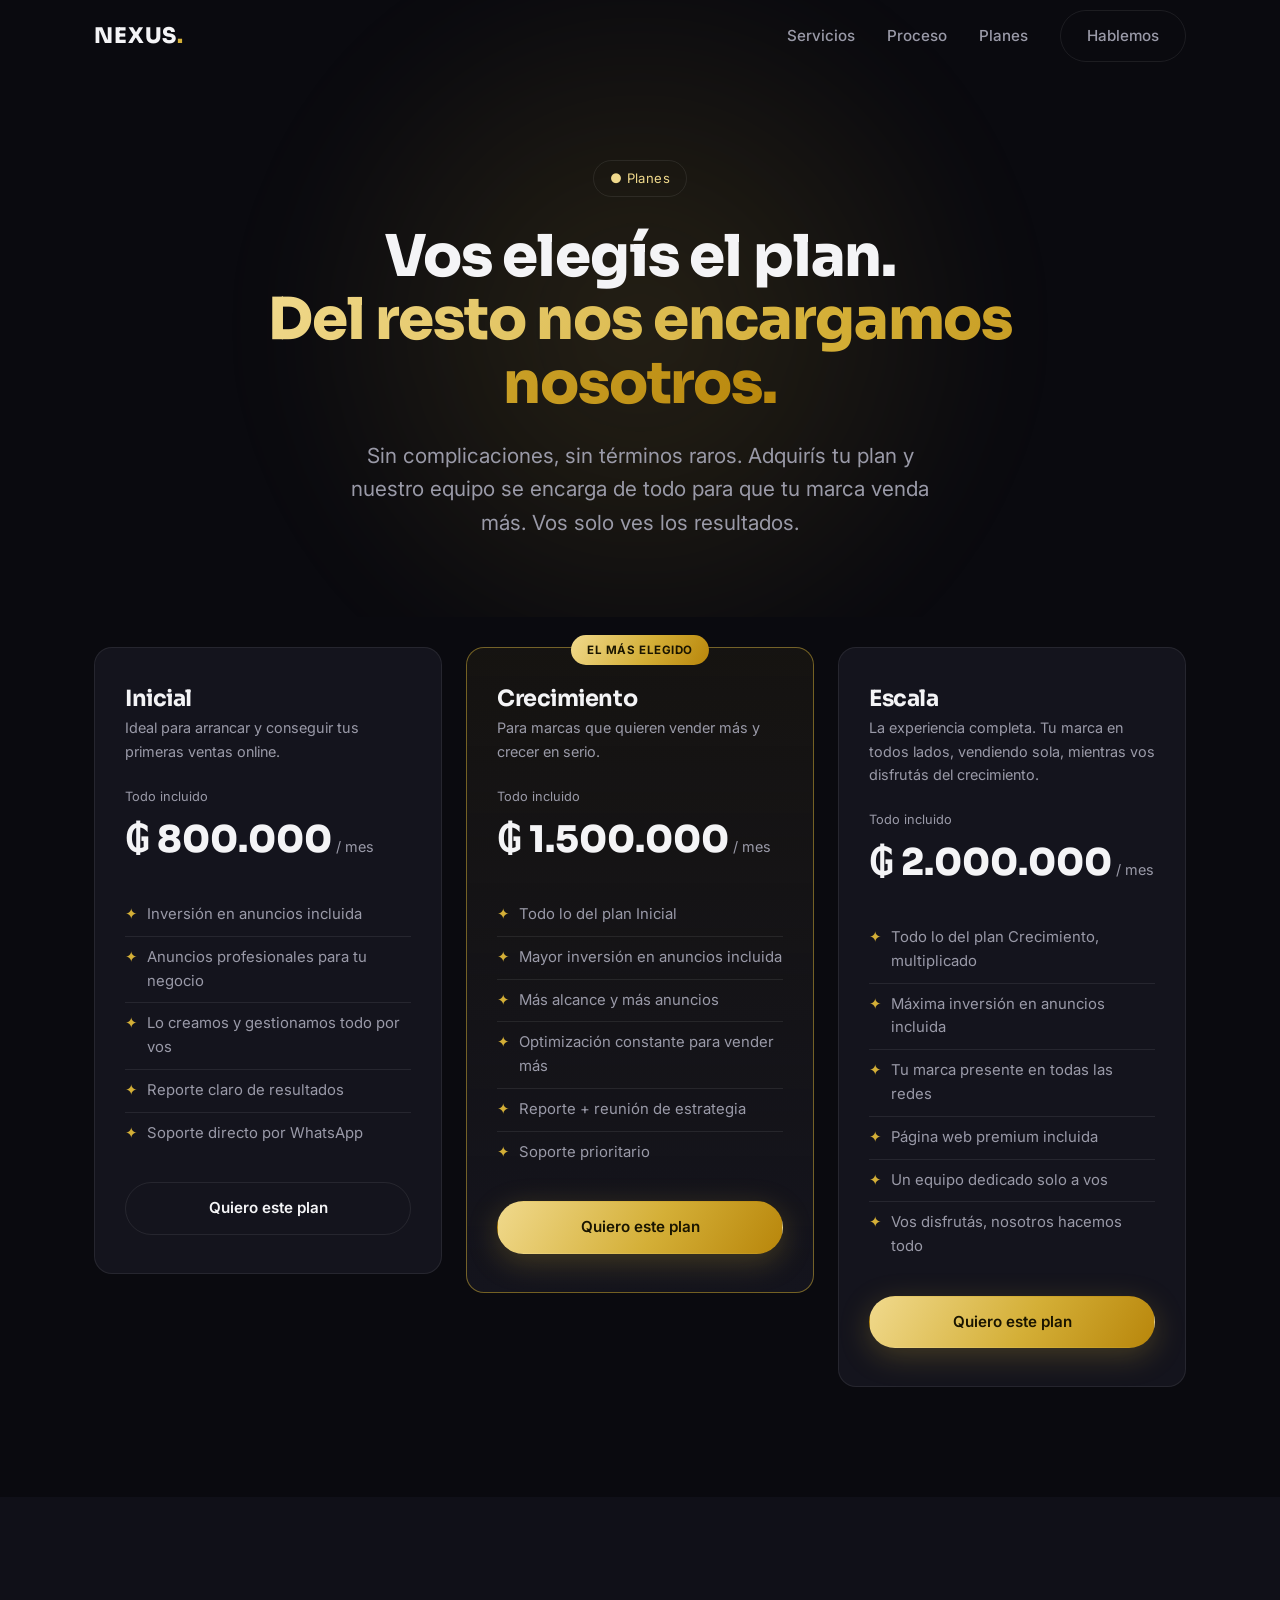
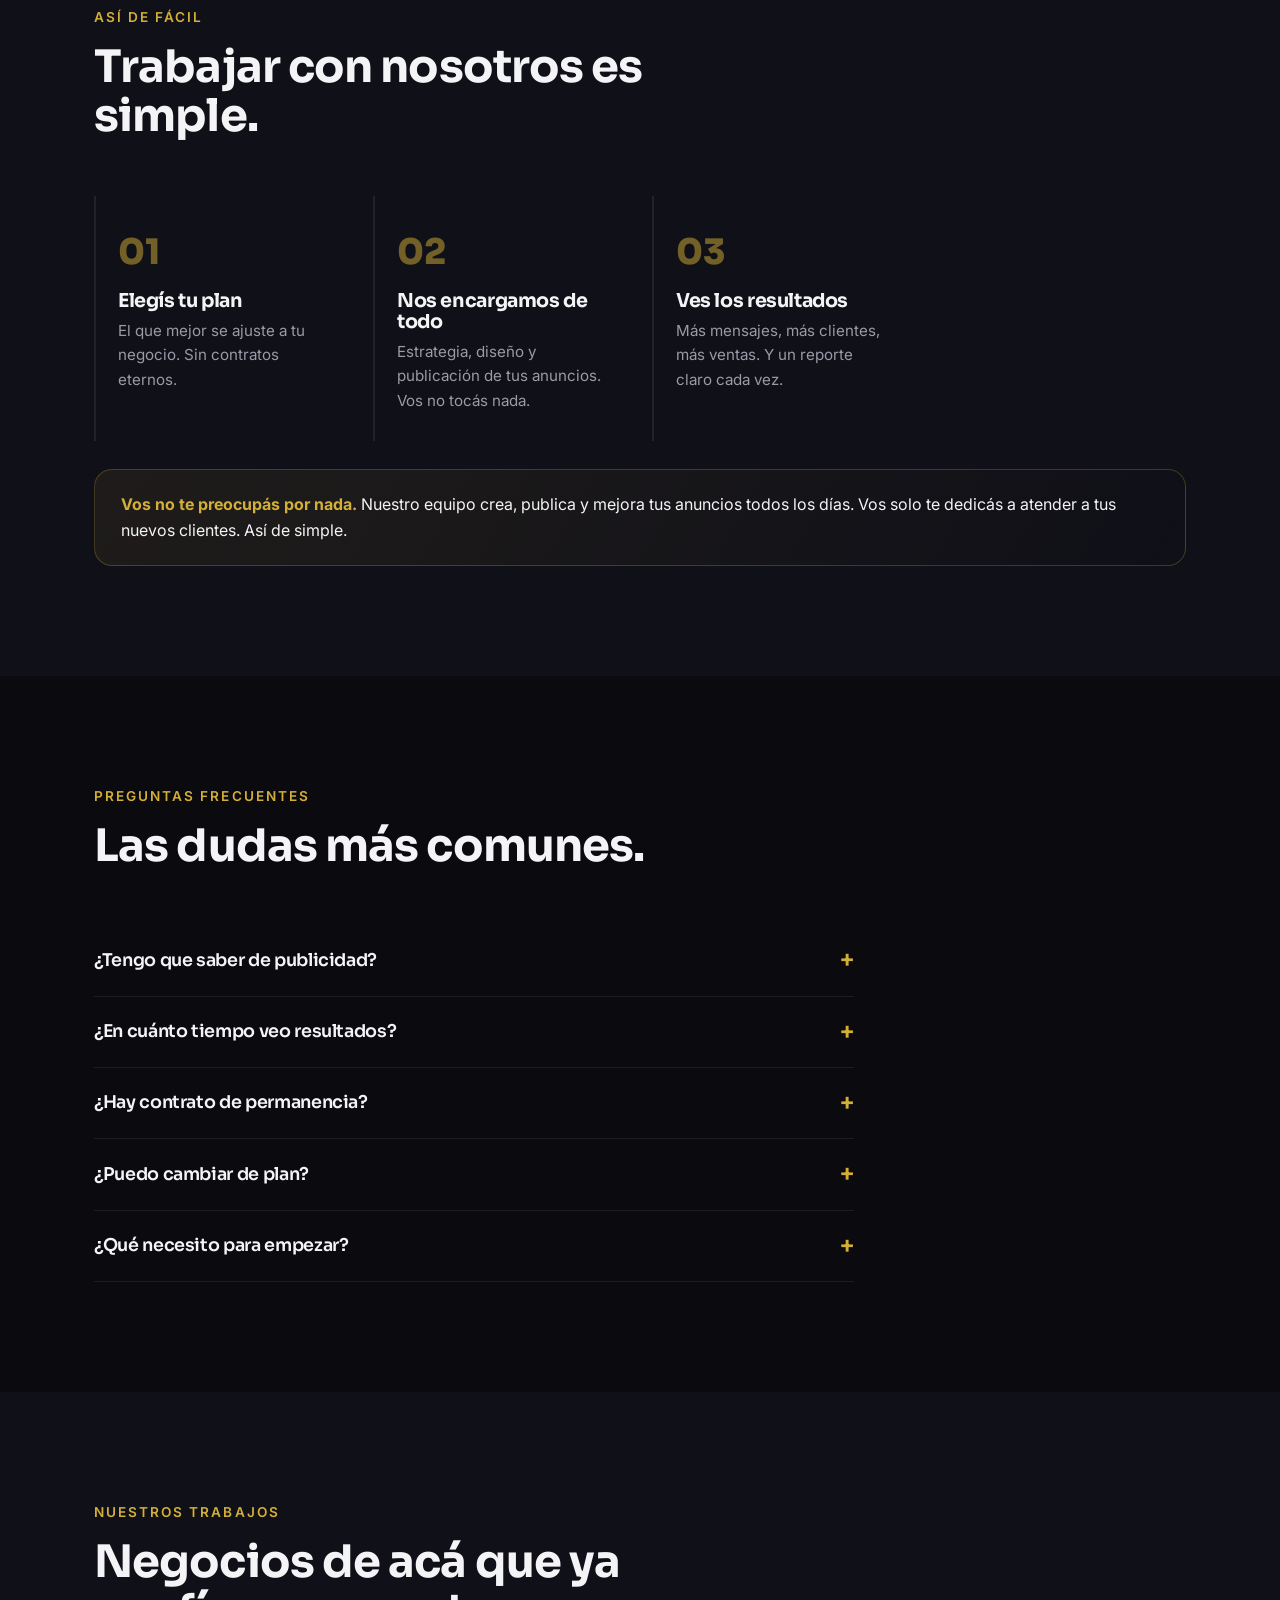
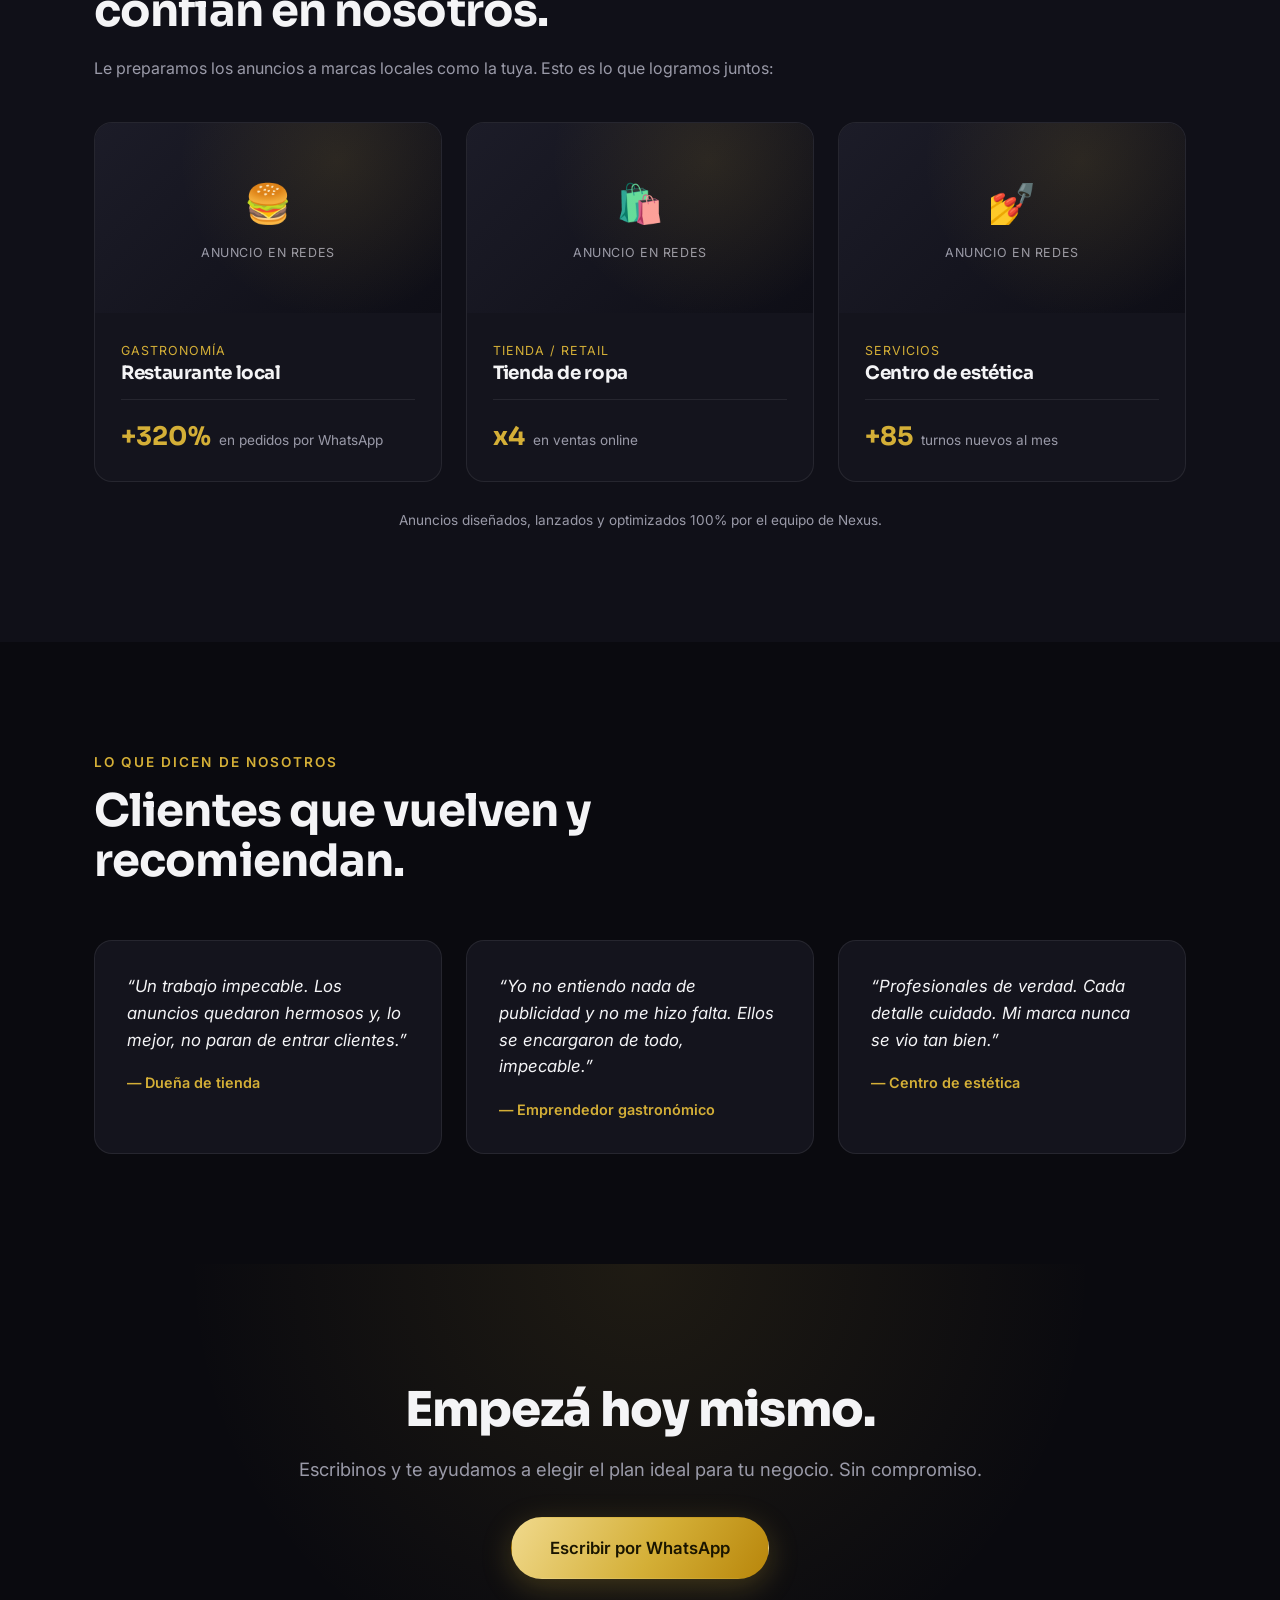
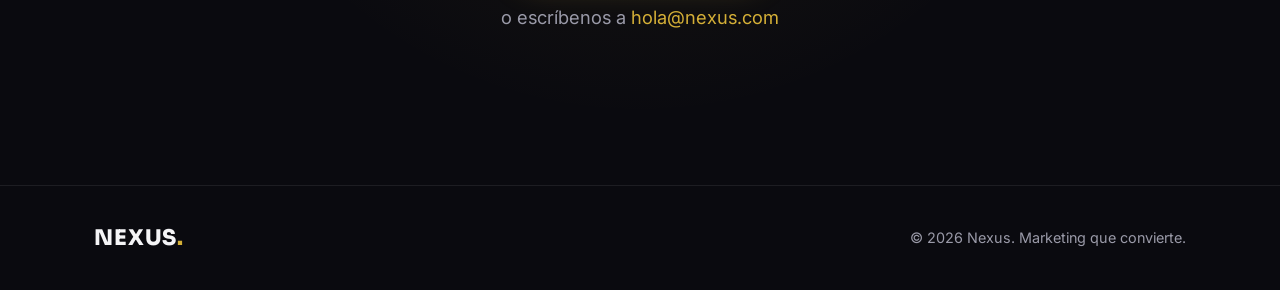
==== planes.html @ a10434c1 "Agrega planes, WhatsApp real y documentacion del sistema Notion - planes.html: pagina de planes de m" ====
<!DOCTYPE html>
<html lang="es">
<head>
  <meta charset="UTF-8" />
  <meta name="viewport" content="width=device-width, initial-scale=1.0" />
  <title>Nexus — Planes</title>
  <meta name="description" content="Planes de Nexus. Vos elegís tu plan, nosotros hacemos todo el trabajo y tu marca crece. Simple, claro y con resultados." />
  <link rel="preconnect" href="https://fonts.googleapis.com" />
  <link rel="preconnect" href="https://fonts.gstatic.com" crossorigin />
  <link href="https://fonts.googleapis.com/css2?family=Sora:wght@400;600;700;800&family=Inter:wght@400;500;600&display=swap" rel="stylesheet" />
  <link rel="stylesheet" href="css/styles.css" />
</head>
<body>

  <!-- NAV -->
  <header class="nav scrolled" id="nav">
    <div class="container nav__inner">
      <a href="index.html" class="logo">NEXUS<span>.</span></a>
      <nav class="nav__links">
        <a href="index.html#servicios">Servicios</a>
        <a href="index.html#proceso">Proceso</a>
        <a href="#planes">Planes</a>
        <a href="#contacto" class="btn btn--ghost">Hablemos</a>
      </nav>
      <button class="nav__toggle" aria-label="Menú">☰</button>
    </div>
  </header>

  <!-- HERO PLANES -->
  <section class="hero" id="planes" style="min-height:auto;padding:160px 0 40px">
    <div class="hero__glow"></div>
    <div class="container hero__inner">
      <span class="badge reveal">● Planes</span>
      <h1 class="reveal" style="font-size:clamp(2.2rem,5vw,3.6rem)">Vos elegís el plan.<br /><span class="grad">Del resto nos encargamos nosotros.</span></h1>
      <p class="hero__sub reveal">Sin complicaciones, sin términos raros. Adquirís tu plan y nuestro equipo se encarga de todo para que tu marca venda más. Vos solo ves los resultados.</p>
    </div>
  </section>

  <!-- PRICING -->
  <section class="section" style="padding-top:30px">
    <div class="container">
      <div class="pricing">

        <article class="plan reveal">
          <h3 class="plan__name">Inicial</h3>
          <p class="plan__desc">Ideal para arrancar y conseguir tus primeras ventas online.</p>
          <div class="plan__price">
            <small>Todo incluido</small>
            <strong>₲ 800.000</strong> <span>/ mes</span>
          </div>
          <ul>
            <li>Inversión en anuncios incluida</li>
            <li>Anuncios profesionales para tu negocio</li>
            <li>Lo creamos y gestionamos todo por vos</li>
            <li>Reporte claro de resultados</li>
            <li>Soporte directo por WhatsApp</li>
          </ul>
          <a href="https://wa.me/595983139324?text=Hola%20Nexus,%20quiero%20el%20plan%20Inicial" class="btn btn--ghost" target="_blank" rel="noopener">Quiero este plan</a>
        </article>

        <article class="plan plan--featured reveal">
          <span class="plan__tag">EL MÁS ELEGIDO</span>
          <h3 class="plan__name">Crecimiento</h3>
          <p class="plan__desc">Para marcas que quieren vender más y crecer en serio.</p>
          <div class="plan__price">
            <small>Todo incluido</small>
            <strong>₲ 1.500.000</strong> <span>/ mes</span>
          </div>
          <ul>
            <li>Todo lo del plan Inicial</li>
            <li>Mayor inversión en anuncios incluida</li>
            <li>Más alcance y más anuncios</li>
            <li>Optimización constante para vender más</li>
            <li>Reporte + reunión de estrategia</li>
            <li>Soporte prioritario</li>
          </ul>
          <a href="https://wa.me/595983139324?text=Hola%20Nexus,%20quiero%20el%20plan%20Crecimiento" class="btn btn--gold" target="_blank" rel="noopener">Quiero este plan</a>
        </article>

        <article class="plan reveal">
          <h3 class="plan__name">Escala</h3>
          <p class="plan__desc">La experiencia completa. Tu marca en todos lados, vendiendo sola, mientras vos disfrutás del crecimiento.</p>
          <div class="plan__price">
            <small>Todo incluido</small>
            <strong>₲ 2.000.000</strong> <span>/ mes</span>
          </div>
          <ul>
            <li>Todo lo del plan Crecimiento, multiplicado</li>
            <li>Máxima inversión en anuncios incluida</li>
            <li>Tu marca presente en todas las redes</li>
            <li>Página web premium incluida</li>
            <li>Un equipo dedicado solo a vos</li>
            <li>Vos disfrutás, nosotros hacemos todo</li>
          </ul>
          <a href="https://wa.me/595983139324?text=Hola%20Nexus,%20quiero%20el%20plan%20Escala" class="btn btn--gold" target="_blank" rel="noopener">Quiero este plan</a>
        </article>

      </div>
    </div>
  </section>

  <!-- ASI DE FACIL -->
  <section class="section section--alt">
    <div class="container">
      <p class="eyebrow reveal">Así de fácil</p>
      <h2 class="reveal">Trabajar con nosotros es simple.</h2>
      <div class="steps">
        <div class="step reveal"><span class="step__num">01</span><h3>Elegís tu plan</h3><p>El que mejor se ajuste a tu negocio. Sin contratos eternos.</p></div>
        <div class="step reveal"><span class="step__num">02</span><h3>Nos encargamos de todo</h3><p>Estrategia, diseño y publicación de tus anuncios. Vos no tocás nada.</p></div>
        <div class="step reveal"><span class="step__num">03</span><h3>Ves los resultados</h3><p>Más mensajes, más clientes, más ventas. Y un reporte claro cada vez.</p></div>
      </div>
      <div class="invest__note reveal">
        <strong>Vos no te preocupás por nada.</strong> Nuestro equipo crea, publica y mejora tus anuncios todos los días. Vos solo te dedicás a atender a tus nuevos clientes. Así de simple.
      </div>
    </div>
  </section>

  <!-- FAQ -->
  <section class="section">
    <div class="container">
      <p class="eyebrow reveal">Preguntas frecuentes</p>
      <h2 class="reveal">Las dudas más comunes.</h2>
      <div class="faq">
        <div class="faq__item reveal"><h3>¿Tengo que saber de publicidad?</h3><p>Para nada. Ese es justamente nuestro trabajo. Vos te dedicás a tu negocio y nosotros nos ocupamos de todo lo técnico.</p></div>
        <div class="faq__item reveal"><h3>¿En cuánto tiempo veo resultados?</h3><p>Las primeras señales aparecen en los primeros días. Los resultados se hacen más fuertes mes a mes, a medida que mejoramos tus anuncios con datos reales.</p></div>
        <div class="faq__item reveal"><h3>¿Hay contrato de permanencia?</h3><p>No. Trabajamos mes a mes. Nos quedamos con vos por resultados, no por un papel firmado.</p></div>
        <div class="faq__item reveal"><h3>¿Puedo cambiar de plan?</h3><p>Cuando quieras. Si tu negocio crece, escalamos juntos. Total flexibilidad.</p></div>
        <div class="faq__item reveal"><h3>¿Qué necesito para empezar?</h3><p>Solo elegir tu plan y contarnos sobre tu negocio. Nosotros nos encargamos del resto.</p></div>
      </div>
    </div>
  </section>

  <!-- NUESTROS TRABAJOS / CASOS LOCALES -->
  <section class="section section--alt">
    <div class="container">
      <p class="eyebrow reveal">Nuestros trabajos</p>
      <h2 class="reveal">Negocios de acá que ya confían en nosotros.</h2>
      <p class="reveal" style="color:var(--muted);max-width:680px;margin-top:-34px;margin-bottom:40px">
        Le preparamos los anuncios a marcas locales como la tuya. Esto es lo que logramos juntos:
      </p>
      <div class="grid grid--3">

        <article class="work reveal">
          <div class="work__mock"><span>🍔</span><small>Anuncio en redes</small></div>
          <div class="work__body">
            <span class="work__cat">Gastronomía</span>
            <h3>Restaurante local</h3>
            <div class="work__result"><strong>+320%</strong><span>en pedidos por WhatsApp</span></div>
          </div>
        </article>

        <article class="work reveal">
          <div class="work__mock"><span>🛍️</span><small>Anuncio en redes</small></div>
          <div class="work__body">
            <span class="work__cat">Tienda / Retail</span>
            <h3>Tienda de ropa</h3>
            <div class="work__result"><strong>x4</strong><span>en ventas online</span></div>
          </div>
        </article>

        <article class="work reveal">
          <div class="work__mock"><span>💅</span><small>Anuncio en redes</small></div>
          <div class="work__body">
            <span class="work__cat">Servicios</span>
            <h3>Centro de estética</h3>
            <div class="work__result"><strong>+85</strong><span>turnos nuevos al mes</span></div>
          </div>
        </article>

      </div>
      <p class="reveal" style="text-align:center;color:var(--muted);margin-top:28px;font-size:.85rem">
        Anuncios diseñados, lanzados y optimizados 100% por el equipo de Nexus.
      </p>
    </div>
  </section>

  <!-- TESTIMONIOS -->
  <section class="section">
    <div class="container">
      <p class="eyebrow reveal">Lo que dicen de nosotros</p>
      <h2 class="reveal">Clientes que vuelven y recomiendan.</h2>
      <div class="grid grid--3">
        <blockquote class="quote reveal">“Un trabajo impecable. Los anuncios quedaron hermosos y, lo mejor, no paran de entrar clientes.”<cite>— Dueña de tienda</cite></blockquote>
        <blockquote class="quote reveal">“Yo no entiendo nada de publicidad y no me hizo falta. Ellos se encargaron de todo, impecable.”<cite>— Emprendedor gastronómico</cite></blockquote>
        <blockquote class="quote reveal">“Profesionales de verdad. Cada detalle cuidado. Mi marca nunca se vio tan bien.”<cite>— Centro de estética</cite></blockquote>
      </div>
    </div>
  </section>

  <!-- CTA -->
  <section class="cta" id="contacto">
    <div class="container cta__inner reveal">
      <h2>Empezá hoy mismo.</h2>
      <p>Escribinos y te ayudamos a elegir el plan ideal para tu negocio. Sin compromiso.</p>
      <a href="https://wa.me/595983139324?text=Hola%20Nexus,%20quiero%20empezar" class="btn btn--gold btn--lg" target="_blank" rel="noopener">Escribir por WhatsApp</a>
      <p class="cta__mail">o escríbenos a <a href="mailto:hola@nexus.com">hola@nexus.com</a></p>
    </div>
  </section>

  <!-- FOOTER -->
  <footer class="footer">
    <div class="container footer__inner">
      <span class="logo">NEXUS<span>.</span></span>
      <p>© <span id="year"></span> Nexus. Marketing que convierte.</p>
    </div>
  </footer>

  <script src="js/main.js"></script>
  <script>
    document.querySelectorAll('.faq__item').forEach((item) => {
      item.querySelector('h3').addEventListener('click', () => item.classList.toggle('open'));
    });
  </script>
</body>
</html>
---- css/styles.css ----
/* ===== NEXUS — Premium Marketing Landing ===== */
:root{
  --bg:#0a0a0f;
  --bg-soft:#101018;
  --card:#14141d;
  --line:rgba(255,255,255,.08);
  --text:#f4f4f6;
  --muted:#9a9aa8;
  --gold:#d4af37;
  --gold-soft:#f0d98c;
  --grad:linear-gradient(120deg,#f0d98c,#d4af37 55%,#b8860b);
  --radius:18px;
  --maxw:1140px;
}
*{margin:0;padding:0;box-sizing:border-box}
html{scroll-behavior:smooth}
body{
  font-family:'Inter',system-ui,sans-serif;
  background:var(--bg);color:var(--text);
  line-height:1.6;overflow-x:hidden;
}
.container{max-width:var(--maxw);margin:0 auto;padding:0 24px}
h1,h2,h3,.logo{font-family:'Sora',sans-serif;line-height:1.1;letter-spacing:-.02em}
a{color:inherit;text-decoration:none}
.grad{background:var(--grad);-webkit-background-clip:text;background-clip:text;color:transparent}

/* NAV */
.nav{position:fixed;top:0;left:0;right:0;z-index:50;transition:.3s;
  backdrop-filter:blur(0px);border-bottom:1px solid transparent}
.nav.scrolled{background:rgba(10,10,15,.8);backdrop-filter:blur(14px);border-bottom:1px solid var(--line)}
.nav__inner{display:flex;align-items:center;justify-content:space-between;height:72px}
.logo{font-weight:800;font-size:1.35rem;letter-spacing:.04em}
.logo span{color:var(--gold)}
.nav__links{display:flex;align-items:center;gap:32px}
.nav__links a{color:var(--muted);font-size:.95rem;font-weight:500;transition:.2s}
.nav__links a:hover{color:var(--text)}
.nav__toggle{display:none;background:none;border:none;color:var(--text);font-size:1.5rem;cursor:pointer}

/* BUTTONS */
.btn{display:inline-flex;align-items:center;justify-content:center;gap:8px;
  padding:13px 26px;border-radius:999px;font-weight:600;font-size:.95rem;
  cursor:pointer;transition:.25s;border:1px solid transparent}
.btn--gold{background:var(--grad);color:#1a1500;box-shadow:0 8px 30px rgba(212,175,55,.25)}
.btn--gold:hover{transform:translateY(-2px);box-shadow:0 14px 40px rgba(212,175,55,.4)}
.btn--ghost{border-color:var(--line);color:var(--text)}
.btn--ghost:hover{border-color:var(--gold);color:var(--gold)}
.btn--lg{padding:17px 38px;font-size:1.05rem}

/* HERO */
.hero{position:relative;min-height:100vh;display:flex;align-items:center;
  padding:120px 0 80px;overflow:hidden}
.hero__glow{position:absolute;top:-20%;left:50%;transform:translateX(-50%);
  width:900px;height:900px;border-radius:50%;
  background:radial-gradient(circle,rgba(212,175,55,.14),transparent 60%);
  filter:blur(40px);pointer-events:none}
.hero__inner{position:relative;text-align:center;max-width:860px}
.badge{display:inline-block;padding:7px 16px;border:1px solid var(--line);
  border-radius:999px;font-size:.82rem;color:var(--gold-soft);margin-bottom:28px;letter-spacing:.03em}
.hero h1{font-size:clamp(2.6rem,7vw,5rem);font-weight:800;margin-bottom:24px}
.hero__sub{font-size:clamp(1.05rem,2vw,1.3rem);color:var(--muted);max-width:620px;margin:0 auto 38px}
.hero__cta{display:flex;gap:16px;justify-content:center;flex-wrap:wrap;margin-bottom:64px}
.hero__stats{display:flex;gap:48px;justify-content:center;flex-wrap:wrap}
.hero__stats strong{display:block;font-family:'Sora';font-size:2.4rem;font-weight:800;color:var(--gold)}
.hero__stats span{color:var(--muted);font-size:.9rem}

/* SECTIONS */
.section{padding:110px 0}
.section--alt{background:var(--bg-soft)}
.eyebrow{color:var(--gold);font-weight:600;font-size:.85rem;letter-spacing:.15em;
  text-transform:uppercase;margin-bottom:14px}
.section h2{font-size:clamp(1.9rem,4vw,2.8rem);font-weight:700;margin-bottom:54px;max-width:680px}

/* GRID + CARDS */
.grid{display:grid;gap:24px}
.grid--3{grid-template-columns:repeat(3,1fr)}
.card{background:var(--card);border:1px solid var(--line);border-radius:var(--radius);
  padding:34px 30px;transition:.3s}
.card:hover{transform:translateY(-6px);border-color:rgba(212,175,55,.35);
  box-shadow:0 20px 50px rgba(0,0,0,.4)}
.card__icon{font-size:2rem;margin-bottom:18px}
.card h3{font-size:1.3rem;margin-bottom:12px}
.card p{color:var(--muted);font-size:.97rem}

/* STEPS */
.steps{display:grid;grid-template-columns:repeat(4,1fr);gap:24px}
.step{padding:28px 22px;border-left:2px solid var(--line)}
.step__num{font-family:'Sora';font-size:2.2rem;font-weight:800;color:var(--gold);opacity:.5}
.step h3{font-size:1.2rem;margin:10px 0 8px}
.step p{color:var(--muted);font-size:.95rem}

/* QUOTES */
.quote{background:var(--card);border:1px solid var(--line);border-radius:var(--radius);
  padding:32px;font-size:1.05rem;color:var(--text);font-style:italic}
.quote cite{display:block;margin-top:18px;color:var(--gold);font-size:.9rem;font-style:normal;font-weight:600}

/* CTA */
.cta{padding:120px 0;text-align:center;
  background:radial-gradient(circle at 50% 0%,rgba(212,175,55,.1),transparent 55%)}
.cta h2{font-size:clamp(2rem,4vw,3rem);font-weight:800;margin-bottom:18px}
.cta p{color:var(--muted);font-size:1.15rem;margin-bottom:32px}
.cta__mail{font-size:.95rem;margin-top:24px}
.cta__mail a{color:var(--gold)}

/* FOOTER */
.footer{border-top:1px solid var(--line);padding:40px 0}
.footer__inner{display:flex;align-items:center;justify-content:space-between;flex-wrap:wrap;gap:16px}
.footer p{color:var(--muted);font-size:.9rem}

/* REVEAL ANIMATION */
.reveal{opacity:0;transform:translateY(30px);transition:.7s cubic-bezier(.2,.7,.2,1)}
.reveal.in{opacity:1;transform:none}

/* ===== PLANES / PRICING ===== */
.pricing{display:grid;grid-template-columns:repeat(3,1fr);gap:24px;align-items:start}
.plan{background:var(--card);border:1px solid var(--line);border-radius:var(--radius);
  padding:38px 30px;position:relative;transition:.3s}
.plan:hover{transform:translateY(-6px);box-shadow:0 20px 50px rgba(0,0,0,.4)}
.plan--featured{border-color:rgba(212,175,55,.5);
  background:linear-gradient(180deg,rgba(212,175,55,.06),var(--card))}
.plan__tag{position:absolute;top:-13px;left:50%;transform:translateX(-50%);
  background:var(--grad);color:#1a1500;font-size:.72rem;font-weight:700;
  padding:6px 16px;border-radius:999px;letter-spacing:.05em}
.plan__name{font-family:'Sora';font-size:1.4rem;font-weight:700;margin-bottom:6px}
.plan__desc{color:var(--muted);font-size:.9rem;margin-bottom:24px;min-height:40px}
.plan__price{margin-bottom:24px}
.plan__price small{display:block;color:var(--muted);font-size:.8rem;margin-bottom:4px}
.plan__price strong{font-family:'Sora';font-size:2.3rem;font-weight:800;color:var(--text)}
.plan__price span{color:var(--muted);font-size:.9rem}
.plan ul{list-style:none;margin:0 0 28px}
.plan li{padding:9px 0;color:var(--muted);font-size:.93rem;border-bottom:1px solid var(--line);
  display:flex;gap:10px;align-items:flex-start}
.plan li::before{content:"✦";color:var(--gold);flex-shrink:0}
.plan li:last-child{border-bottom:none}
.plan .btn{width:100%}

/* COMO FUNCIONA TU INVERSION */
.invest{display:grid;grid-template-columns:1fr 1fr;gap:24px;margin-top:14px}
.invest__box{background:var(--card);border:1px solid var(--line);border-radius:var(--radius);padding:34px 30px}
.invest__box h3{font-size:1.3rem;margin-bottom:12px;display:flex;gap:10px;align-items:center}
.invest__box p{color:var(--muted)}
.invest__note{margin-top:28px;padding:22px 26px;border-radius:var(--radius);
  background:linear-gradient(120deg,rgba(212,175,55,.08),transparent);
  border:1px solid rgba(212,175,55,.25);color:var(--text);font-size:1rem}
.invest__note strong{color:var(--gold)}

/* TRABAJOS / CASOS LOCALES */
.work{background:var(--card);border:1px solid var(--line);border-radius:var(--radius);
  overflow:hidden;transition:.3s}
.work:hover{transform:translateY(-6px);border-color:rgba(212,175,55,.35);box-shadow:0 20px 50px rgba(0,0,0,.4)}
.work__mock{height:190px;display:flex;flex-direction:column;align-items:center;justify-content:center;
  gap:8px;position:relative;background:linear-gradient(135deg,#1c1c28,#0e0e16)}
.work__mock span{font-size:2.4rem}
.work__mock small{color:var(--muted);font-size:.78rem;letter-spacing:.05em;text-transform:uppercase}
.work__mock::after{content:"";position:absolute;inset:0;
  background:radial-gradient(circle at 70% 20%,rgba(212,175,55,.12),transparent 55%)}
.work__body{padding:24px 26px}
.work__body h3{font-size:1.15rem;margin-bottom:4px}
.work__cat{color:var(--gold);font-size:.78rem;text-transform:uppercase;letter-spacing:.08em}
.work__result{margin-top:16px;padding-top:16px;border-top:1px solid var(--line);
  display:flex;align-items:baseline;gap:8px}
.work__result strong{font-family:'Sora';font-size:1.6rem;color:var(--gold)}
.work__result span{color:var(--muted);font-size:.85rem}

/* FAQ */
.faq{max-width:760px}
.faq__item{border-bottom:1px solid var(--line);padding:22px 0;cursor:pointer}
.faq__item h3{font-size:1.1rem;font-weight:600;display:flex;justify-content:space-between;align-items:center;gap:16px}
.faq__item h3::after{content:"+";color:var(--gold);font-size:1.5rem;transition:.3s;flex-shrink:0}
.faq__item.open h3::after{transform:rotate(45deg)}
.faq__item p{color:var(--muted);max-height:0;overflow:hidden;transition:.35s;margin-top:0}
.faq__item.open p{max-height:200px;margin-top:14px}

/* RESPONSIVE */
@media(max-width:880px){
  .grid--3{grid-template-columns:1fr 1fr}
  .steps{grid-template-columns:1fr 1fr}
  .pricing{grid-template-columns:1fr}
  .invest{grid-template-columns:1fr}
}
@media(max-width:640px){
  .nav__links{display:none}
  .nav__toggle{display:block}
  .grid--3,.steps{grid-template-columns:1fr}
  .hero__stats{gap:32px}
  .section{padding:80px 0}
}
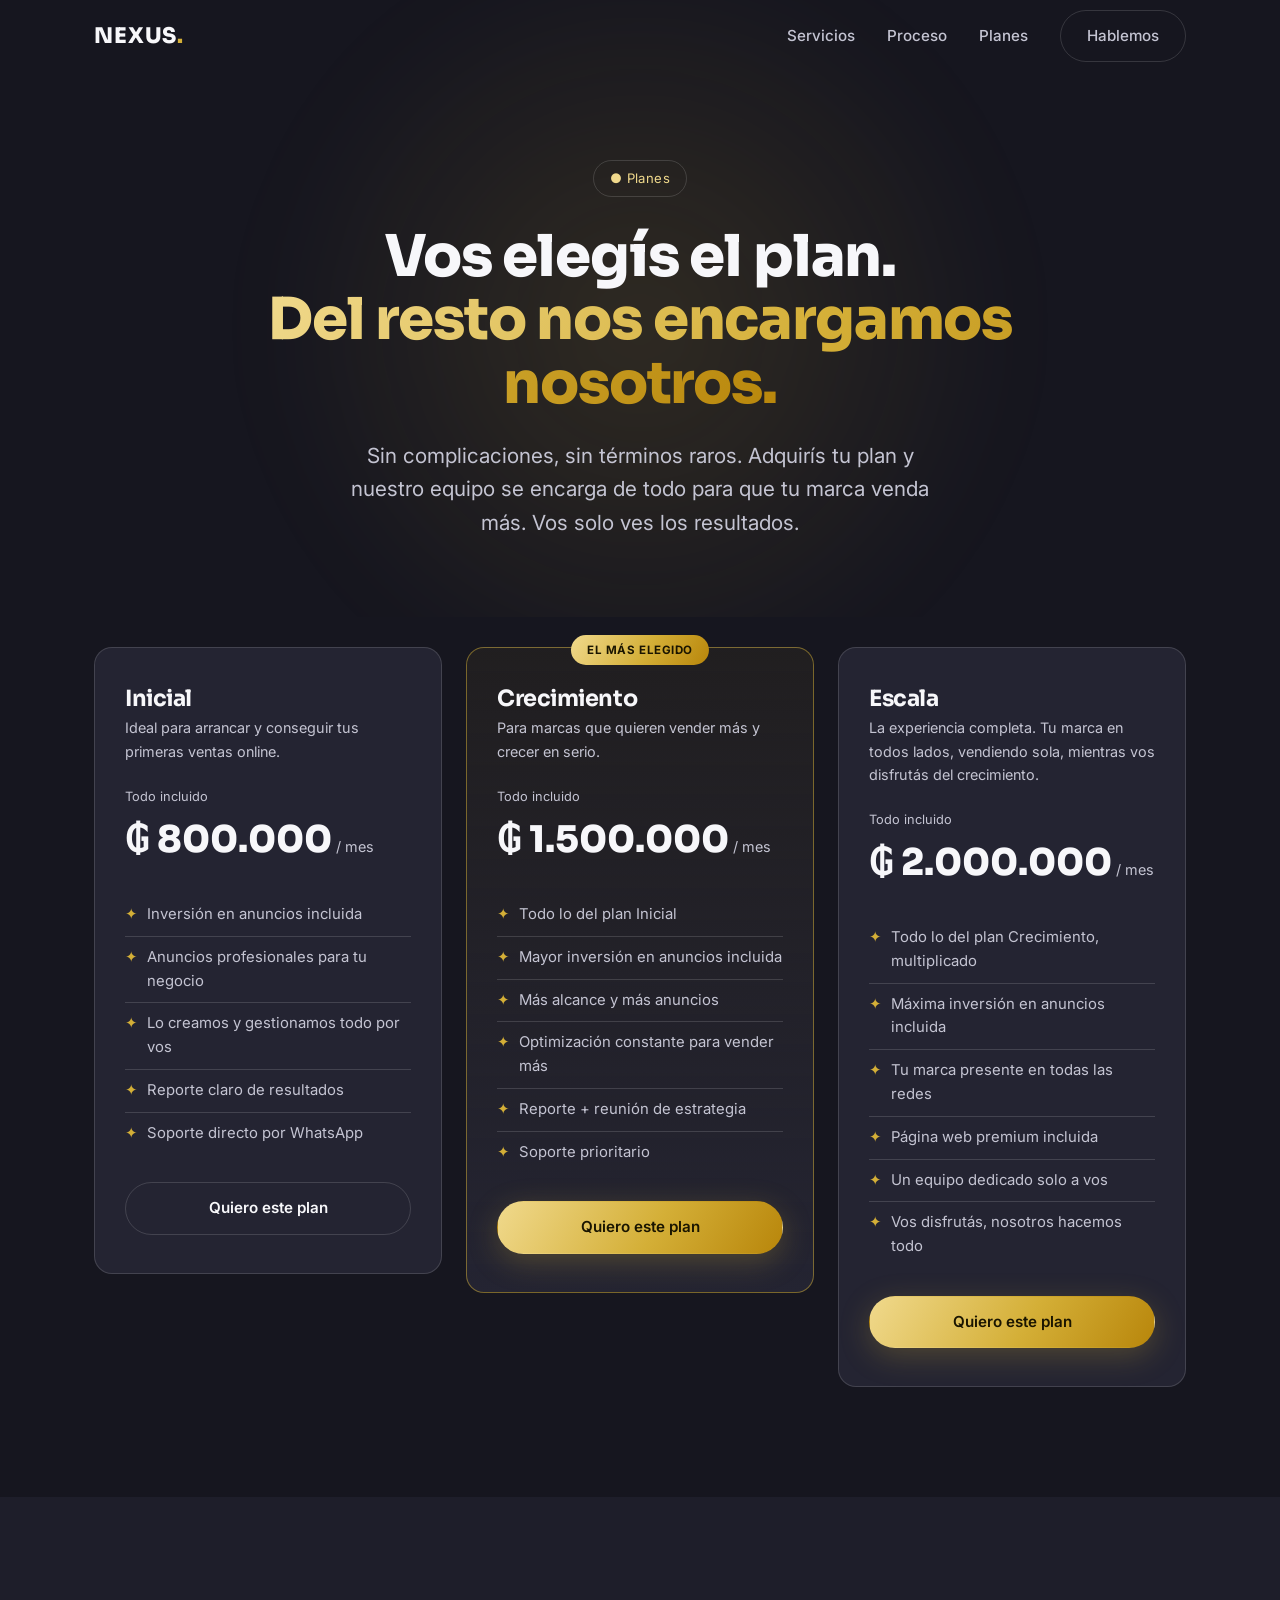
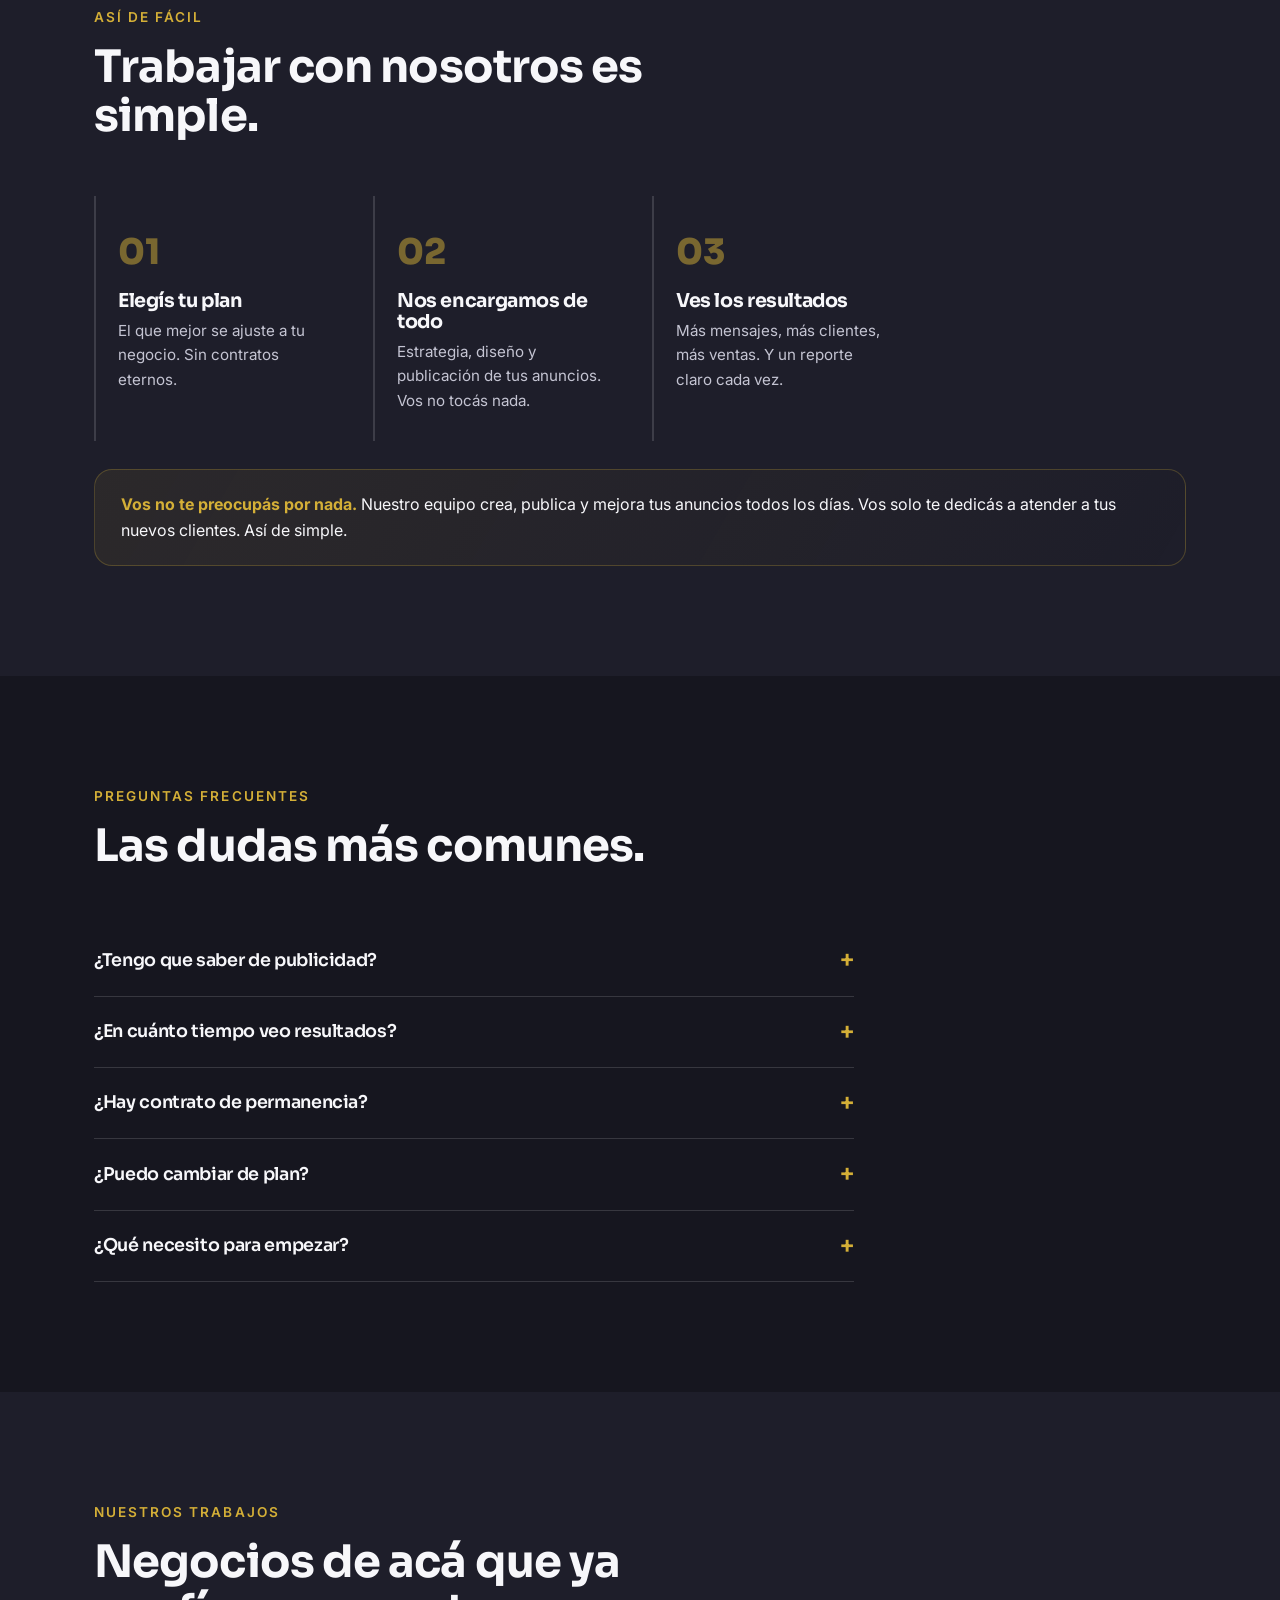
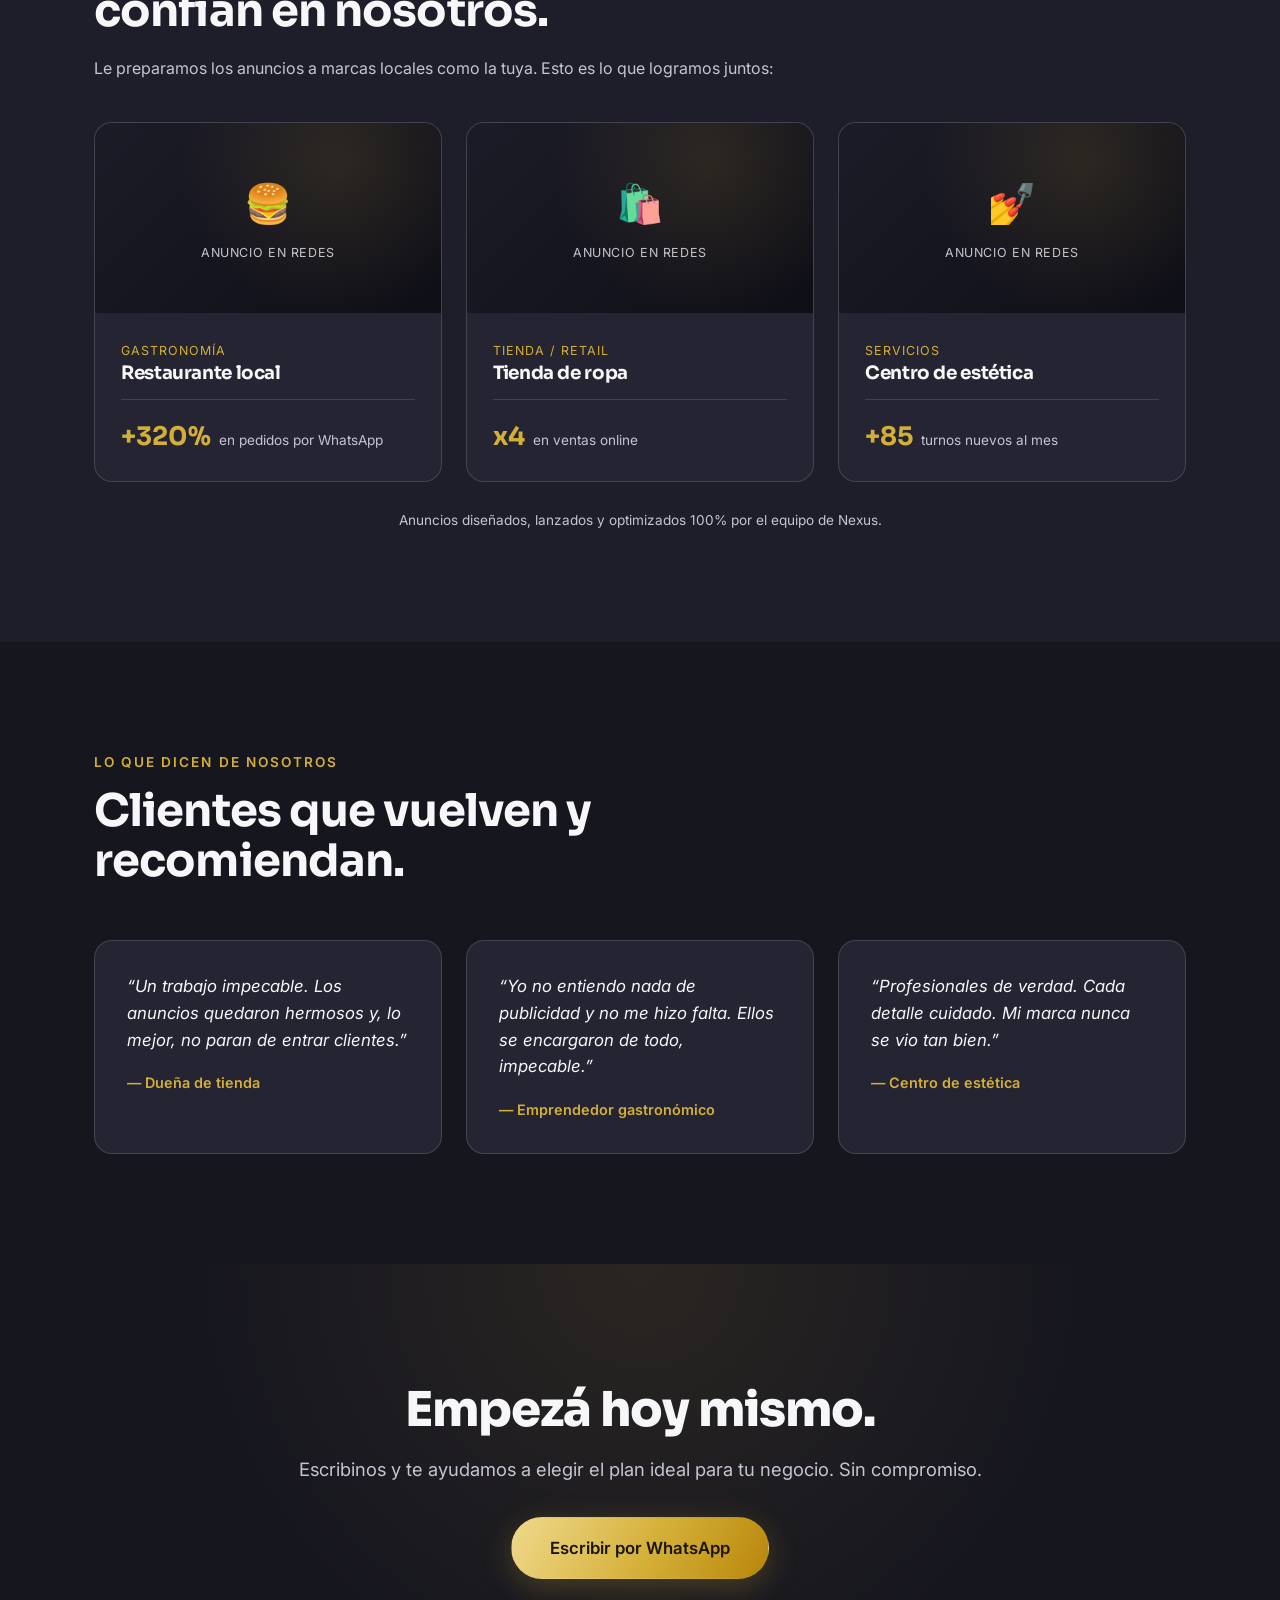
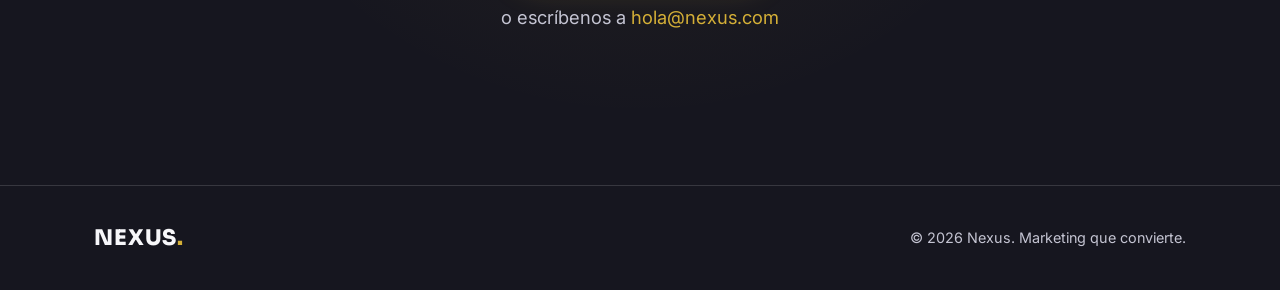
==== commit 6498aeb0: "Cache-busting de CSS/JS y rating en amarillo mas visible - Agrega ?v=2 a styles.css y main.js en ind" ====
--- a/planes.html
+++ b/planes.html
@@ -8,7 +8,7 @@
   <link rel="preconnect" href="https://fonts.googleapis.com" />
   <link rel="preconnect" href="https://fonts.gstatic.com" crossorigin />
   <link href="https://fonts.googleapis.com/css2?family=Sora:wght@400;600;700;800&family=Inter:wght@400;500;600&display=swap" rel="stylesheet" />
-  <link rel="stylesheet" href="css/styles.css" />
+  <link rel="stylesheet" href="css/styles.css?v=2" />
 </head>
 <body>
 
@@ -205,7 +205,7 @@
     </div>
   </footer>
 
-  <script src="js/main.js"></script>
+  <script src="js/main.js?v=2"></script>
   <script>
     document.querySelectorAll('.faq__item').forEach((item) => {
       item.querySelector('h3').addEventListener('click', () => item.classList.toggle('open'));
--- a/css/styles.css
+++ b/css/styles.css
@@ -1,11 +1,11 @@
 /* ===== NEXUS — Premium Marketing Landing ===== */
 :root{
-  --bg:#0a0a0f;
-  --bg-soft:#101018;
-  --card:#14141d;
-  --line:rgba(255,255,255,.08);
-  --text:#f4f4f6;
-  --muted:#9a9aa8;
+  --bg:#16161f;
+  --bg-soft:#1e1e2a;
+  --card:#242432;
+  --line:rgba(255,255,255,.14);
+  --text:#f7f7fa;
+  --muted:#c4c4d2;
   --gold:#d4af37;
   --gold-soft:#f0d98c;
   --grad:linear-gradient(120deg,#f0d98c,#d4af37 55%,#b8860b);
@@ -63,6 +63,24 @@
 .hero__stats strong{display:block;font-family:'Sora';font-size:2.4rem;font-weight:800;color:var(--gold)}
 .hero__stats span{color:var(--muted);font-size:.9rem}
 
+/* TRUST BAR */
+.trust{padding:30px 0 10px;border-bottom:1px solid var(--line)}
+.trust__label{text-align:center;color:var(--muted);font-size:.78rem;letter-spacing:.14em;
+  text-transform:uppercase;margin-bottom:20px}
+.trust__logos{display:flex;flex-wrap:wrap;justify-content:center;align-items:center;gap:14px 16px}
+.trust__logo{font-family:'Sora',sans-serif;font-weight:700;font-size:1.3rem;color:var(--text);
+  opacity:.6;letter-spacing:.01em;transition:.25s}
+.trust__logo:hover{opacity:1;color:var(--gold)}
+.trust__more{color:var(--muted);font-size:.95rem;font-style:italic;opacity:.7}
+.brand-chip{display:inline-flex;align-items:center;gap:9px;padding:7px 16px 7px 7px;
+  border:1px solid var(--line);border-radius:999px;background:var(--card);transition:.25s}
+.brand-chip:hover{transform:translateY(-3px);border-color:rgba(212,175,55,.35);box-shadow:0 12px 30px rgba(0,0,0,.35)}
+.brand-ico{width:30px;height:30px;border-radius:50%;display:inline-flex;align-items:center;
+  justify-content:center;font-size:1.05rem;flex-shrink:0}
+.brand{font-family:'Sora',sans-serif;font-weight:800;font-size:1.2rem;letter-spacing:.01em;
+  display:inline-flex;cursor:default}
+.brand span{transition:.25s}
+
 /* SECTIONS */
 .section{padding:110px 0}
 .section--alt{background:var(--bg-soft)}
@@ -92,6 +110,11 @@
 .quote{background:var(--card);border:1px solid var(--line);border-radius:var(--radius);
   padding:32px;font-size:1.05rem;color:var(--text);font-style:italic}
 .quote cite{display:block;margin-top:18px;color:var(--gold);font-size:.9rem;font-style:normal;font-weight:600}
+.stars{color:var(--gold);font-size:1.05rem;letter-spacing:3px;margin-bottom:14px}
+.rating{display:flex;align-items:center;justify-content:center;gap:12px;flex-wrap:wrap;margin:-30px 0 46px}
+.rating .stars{margin:0;font-size:1.5rem}
+.rating strong{font-family:'Sora';font-size:1.6rem;font-weight:800;color:var(--gold)}
+.rating span{color:var(--gold-soft);font-size:1.05rem;font-weight:600}
 
 /* CTA */
 .cta{padding:120px 0;text-align:center;
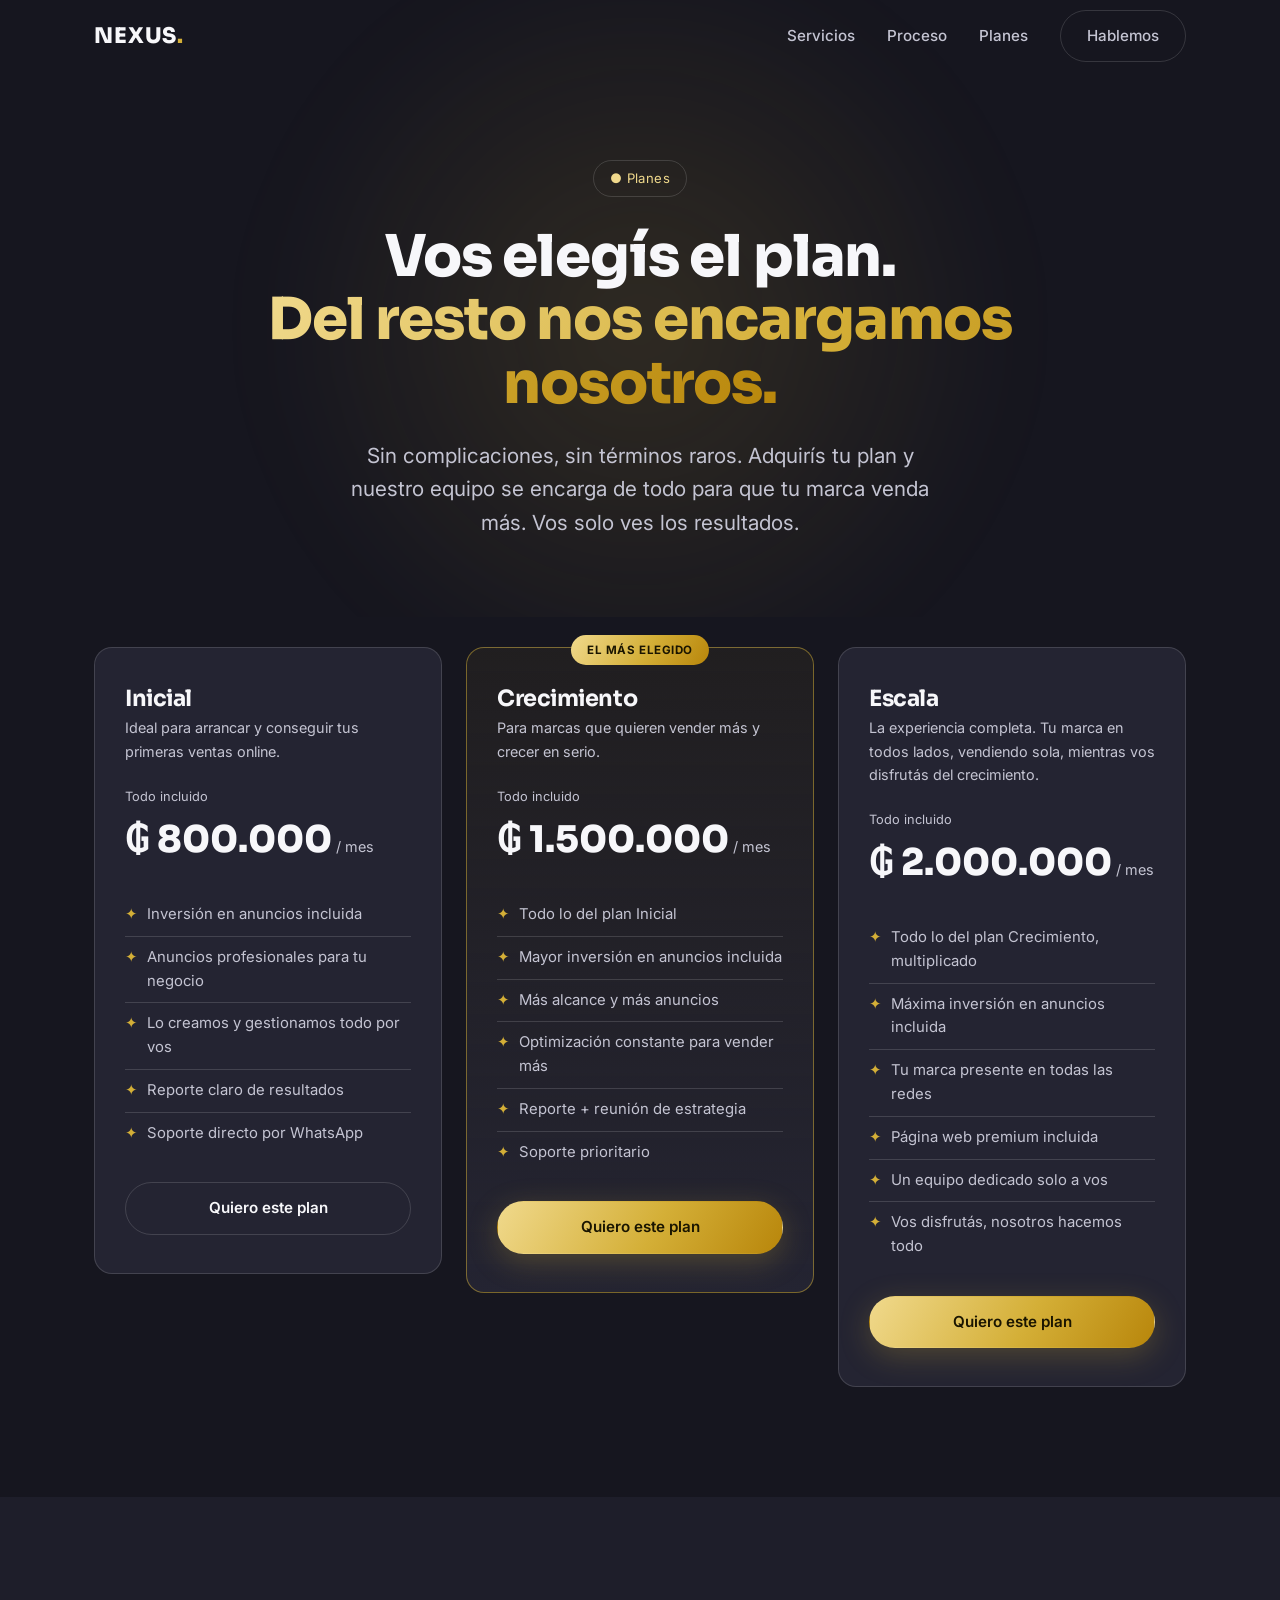
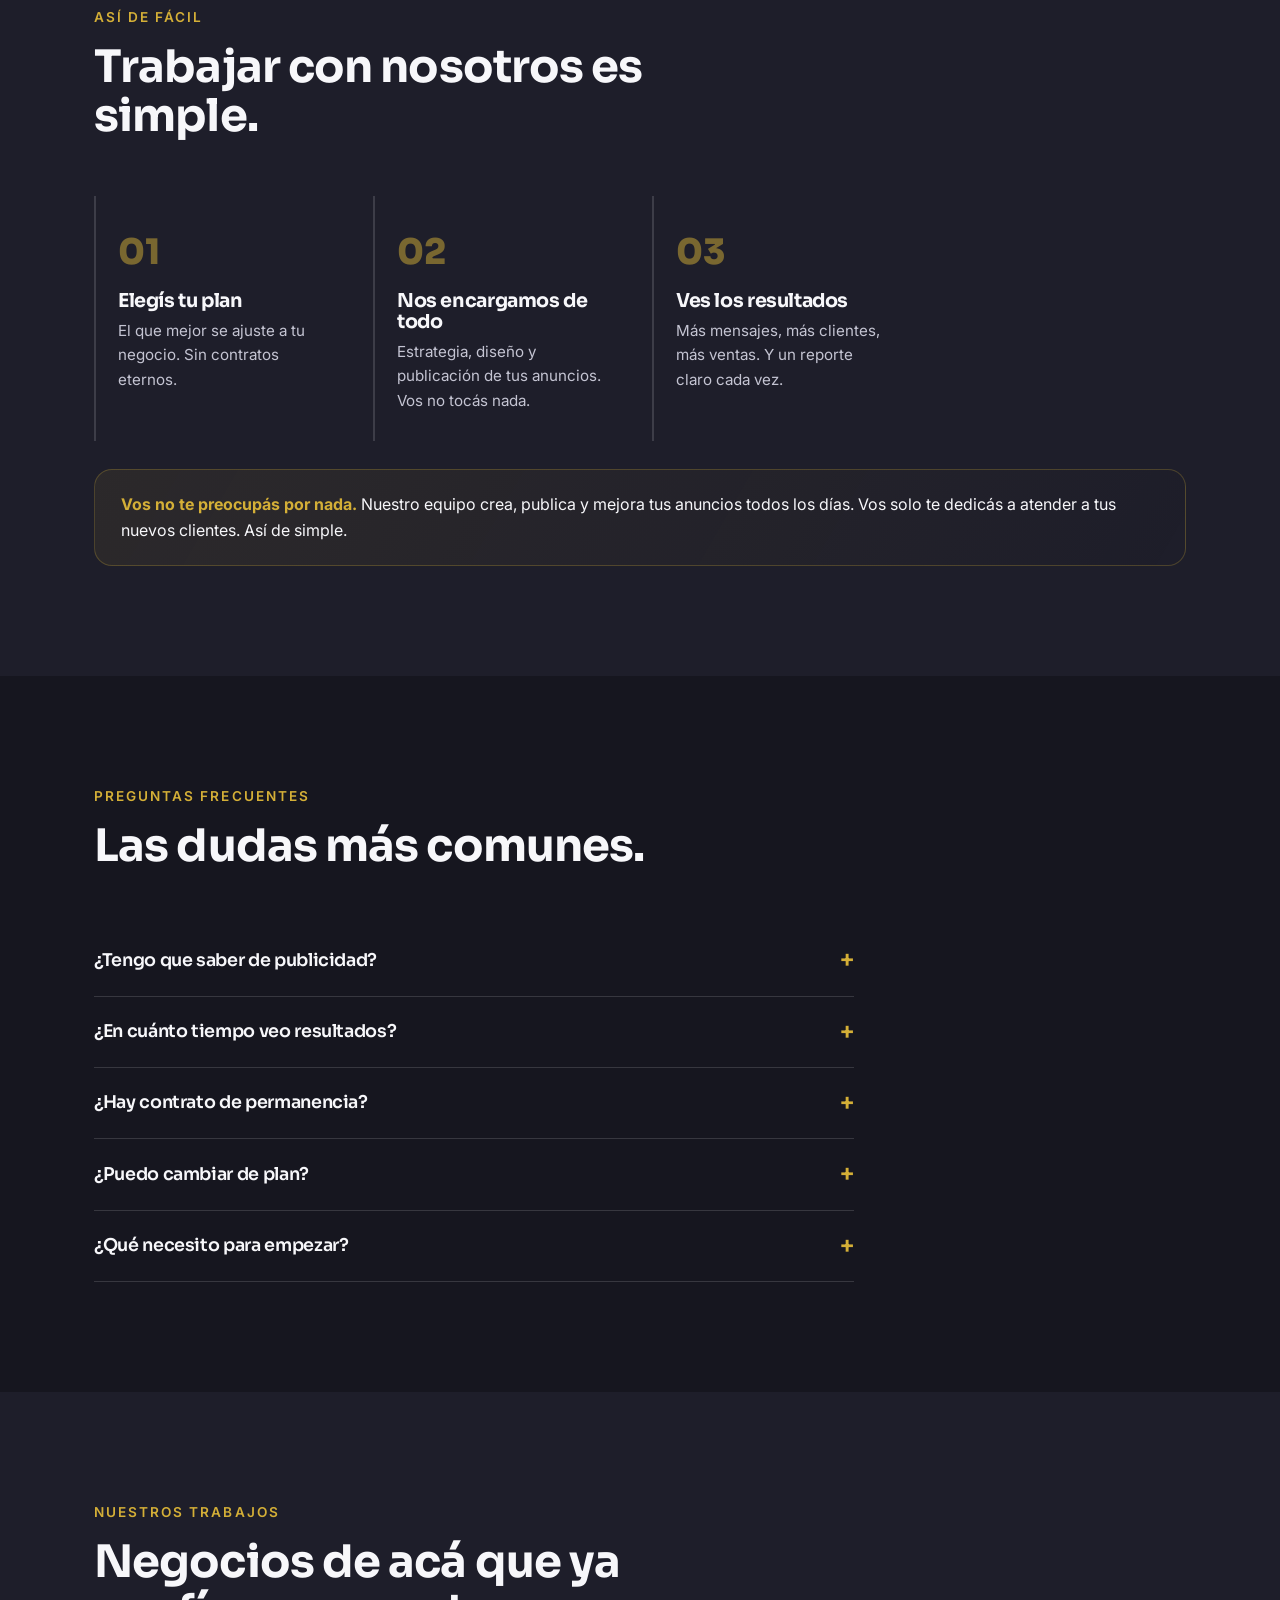
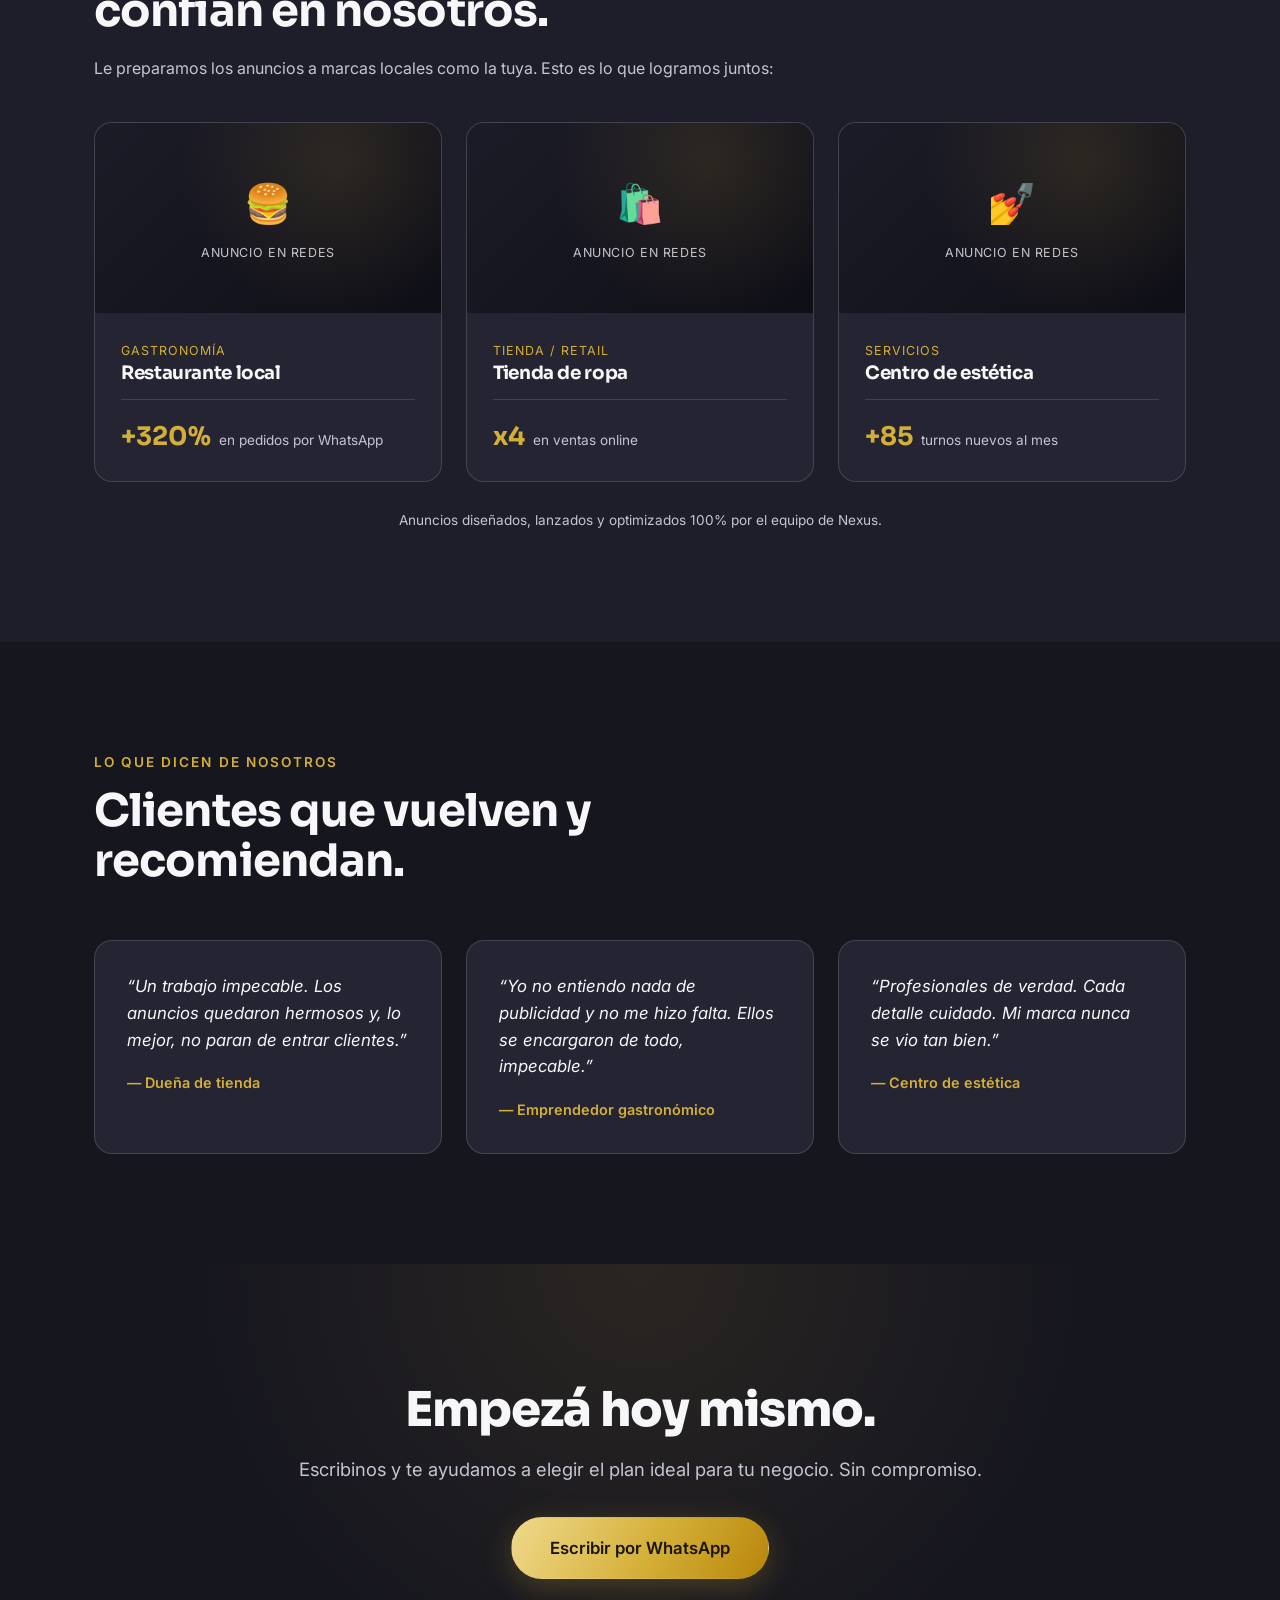
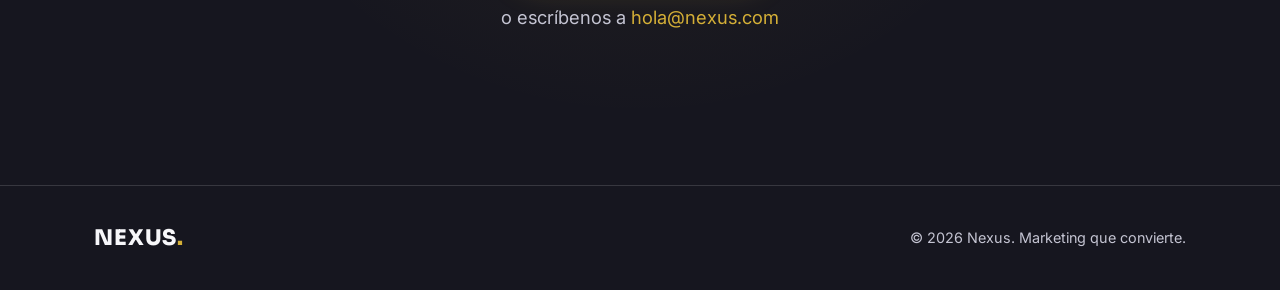
==== commit e4fe20aa: "Pule el acabado y arregla el menu movil - Menu movil por clase .open (antes acumulaba estilos con cs" ====
--- a/planes.html
+++ b/planes.html
@@ -8,7 +8,7 @@
   <link rel="preconnect" href="https://fonts.googleapis.com" />
   <link rel="preconnect" href="https://fonts.gstatic.com" crossorigin />
   <link href="https://fonts.googleapis.com/css2?family=Sora:wght@400;600;700;800&family=Inter:wght@400;500;600&display=swap" rel="stylesheet" />
-  <link rel="stylesheet" href="css/styles.css?v=2" />
+  <link rel="stylesheet" href="css/styles.css?v=3" />
 </head>
 <body>
 
@@ -205,7 +205,7 @@
     </div>
   </footer>
 
-  <script src="js/main.js?v=2"></script>
+  <script src="js/main.js?v=3"></script>
   <script>
     document.querySelectorAll('.faq__item').forEach((item) => {
       item.querySelector('h3').addEventListener('click', () => item.classList.toggle('open'));
--- a/css/styles.css
+++ b/css/styles.css
@@ -24,6 +24,12 @@
 a{color:inherit;text-decoration:none}
 .grad{background:var(--grad);-webkit-background-clip:text;background-clip:text;color:transparent}
 
+/* Anclas que no queden ocultas bajo el nav fijo */
+section[id],[id]{scroll-margin-top:90px}
+/* Foco accesible y visible */
+a:focus-visible,.btn:focus-visible,button:focus-visible{
+  outline:2px solid var(--gold);outline-offset:3px;border-radius:8px}
+
 /* NAV */
 .nav{position:fixed;top:0;left:0;right:0;z-index:50;transition:.3s;
   backdrop-filter:blur(0px);border-bottom:1px solid transparent}
@@ -40,7 +46,12 @@
 .btn{display:inline-flex;align-items:center;justify-content:center;gap:8px;
   padding:13px 26px;border-radius:999px;font-weight:600;font-size:.95rem;
   cursor:pointer;transition:.25s;border:1px solid transparent}
-.btn--gold{background:var(--grad);color:#1a1500;box-shadow:0 8px 30px rgba(212,175,55,.25)}
+.btn--gold{background:var(--grad);color:#1a1500;box-shadow:0 8px 30px rgba(212,175,55,.25);
+  position:relative;overflow:hidden;isolation:isolate}
+.btn--gold::after{content:"";position:absolute;top:0;left:-80%;width:55%;height:100%;z-index:-1;
+  background:linear-gradient(120deg,transparent,rgba(255,255,255,.55),transparent);
+  transform:skewX(-20deg);transition:left .6s ease}
+.btn--gold:hover::after{left:140%}
 .btn--gold:hover{transform:translateY(-2px);box-shadow:0 14px 40px rgba(212,175,55,.4)}
 .btn--ghost{border-color:var(--line);color:var(--text)}
 .btn--ghost:hover{border-color:var(--gold);color:var(--gold)}
@@ -52,7 +63,11 @@
 .hero__glow{position:absolute;top:-20%;left:50%;transform:translateX(-50%);
   width:900px;height:900px;border-radius:50%;
   background:radial-gradient(circle,rgba(212,175,55,.14),transparent 60%);
-  filter:blur(40px);pointer-events:none}
+  filter:blur(40px);pointer-events:none;
+  animation:floatGlow 9s ease-in-out infinite}
+@keyframes floatGlow{
+  0%,100%{transform:translateX(-50%) translateY(0) scale(1)}
+  50%{transform:translateX(-50%) translateY(34px) scale(1.06)}}
 .hero__inner{position:relative;text-align:center;max-width:860px}
 .badge{display:inline-block;padding:7px 16px;border:1px solid var(--line);
   border-radius:999px;font-size:.82rem;color:var(--gold-soft);margin-bottom:28px;letter-spacing:.03em}
@@ -201,9 +216,33 @@
   .invest{grid-template-columns:1fr}
 }
 @media(max-width:640px){
-  .nav__links{display:none}
   .nav__toggle{display:block}
+  /* Menú móvil: panel desplegable controlado por la clase .open */
+  .nav__links{display:none;position:absolute;top:64px;right:16px;left:16px;
+    flex-direction:column;align-items:stretch;gap:6px;
+    background:rgba(16,16,24,.97);backdrop-filter:blur(14px);
+    padding:16px;border:1px solid var(--line);border-radius:16px;
+    box-shadow:0 24px 60px rgba(0,0,0,.55)}
+  .nav__links.open{display:flex}
+  .nav__links a{padding:12px 14px;border-radius:10px;font-size:1rem}
+  .nav__links a:hover{background:rgba(255,255,255,.05)}
+  .nav__links .btn{justify-content:center;margin-top:4px}
+
   .grid--3,.steps{grid-template-columns:1fr}
-  .hero__stats{gap:32px}
-  .section{padding:80px 0}
-}
+  .hero__stats{gap:24px 36px}
+  .hero__cta{flex-direction:column;align-items:center}
+  .hero__cta .btn{width:100%;max-width:300px}
+  .brand-chip{padding:6px 13px 6px 6px}
+  .brand{font-size:1rem}
+  .brand-ico{width:26px;height:26px;font-size:.95rem}
+  .section{padding:72px 0}
+  .section h2{margin-bottom:38px}
+  .quote{padding:26px}
+}
+
+/* Respeta la preferencia de menos movimiento del sistema */
+@media(prefers-reduced-motion:reduce){
+  *,*::before,*::after{animation:none!important;
+    transition-duration:.01ms!important;scroll-behavior:auto!important}
+  .reveal{opacity:1;transform:none}
+}
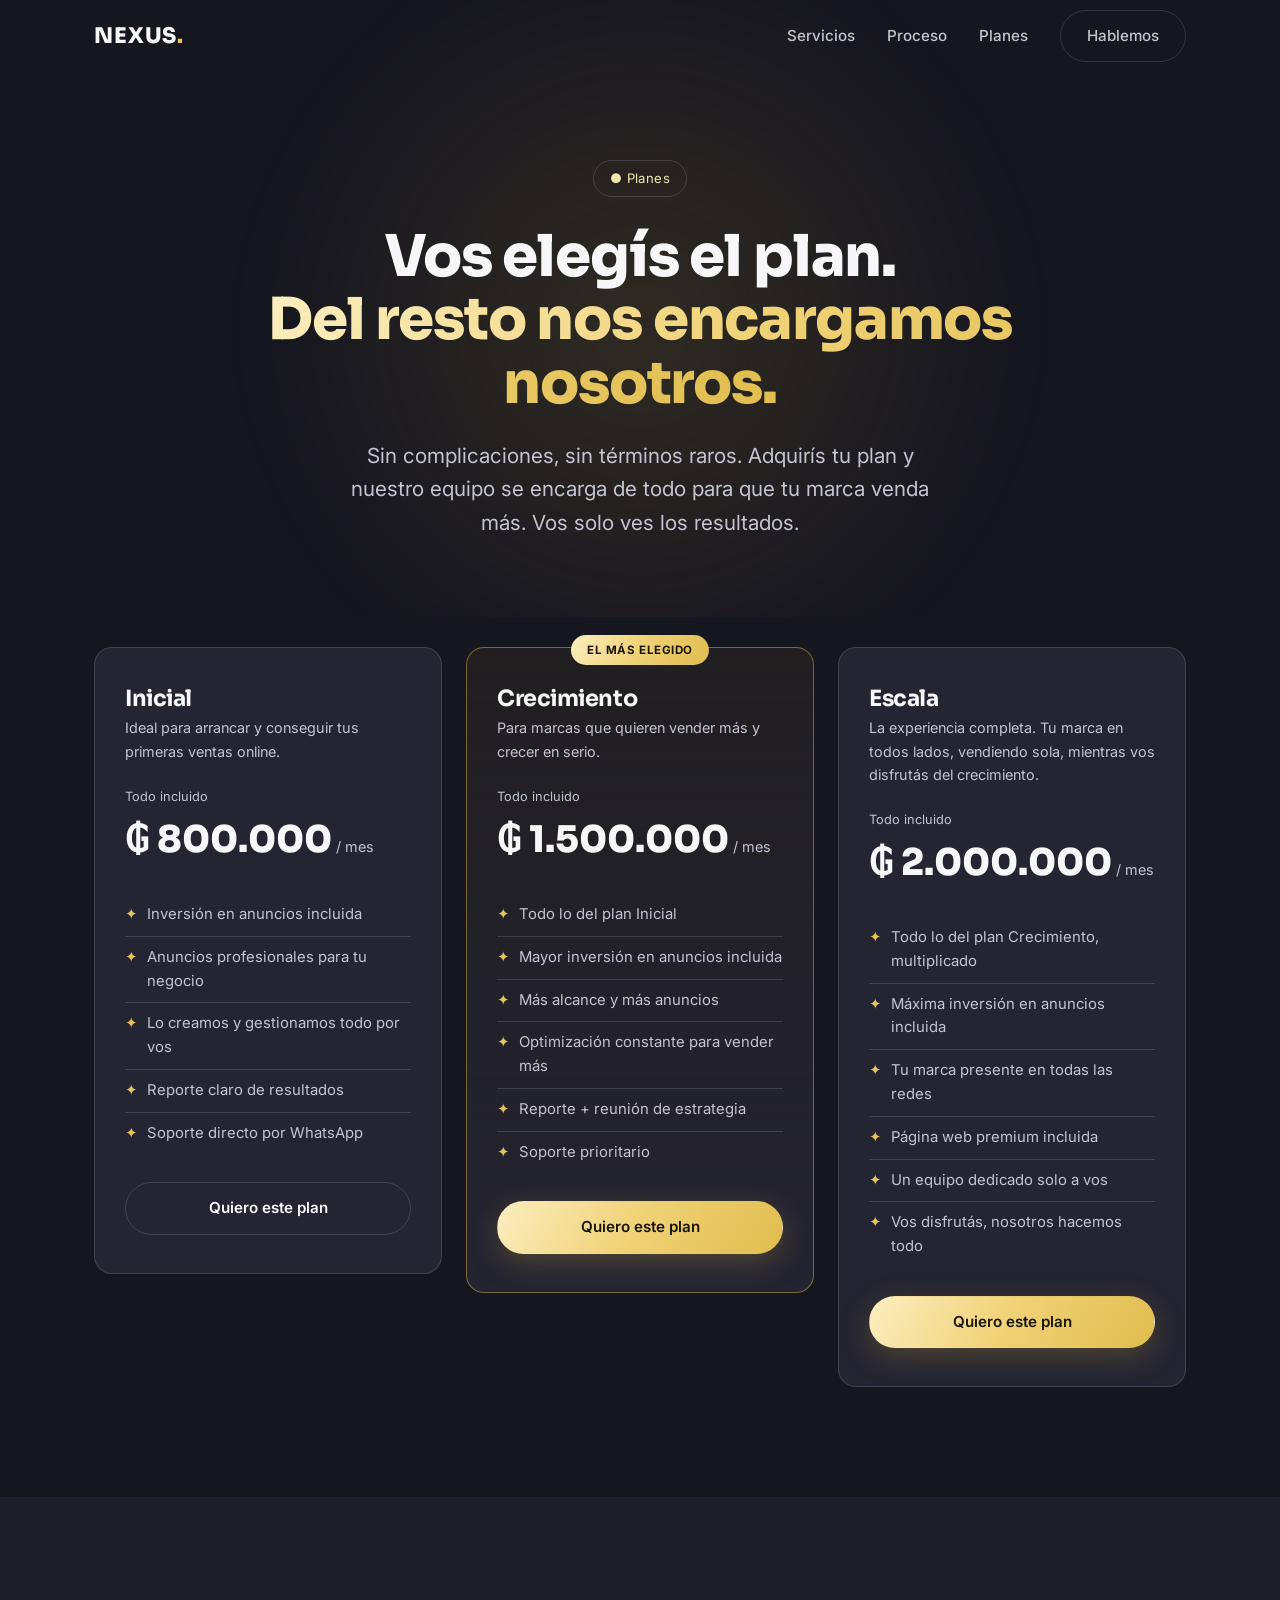
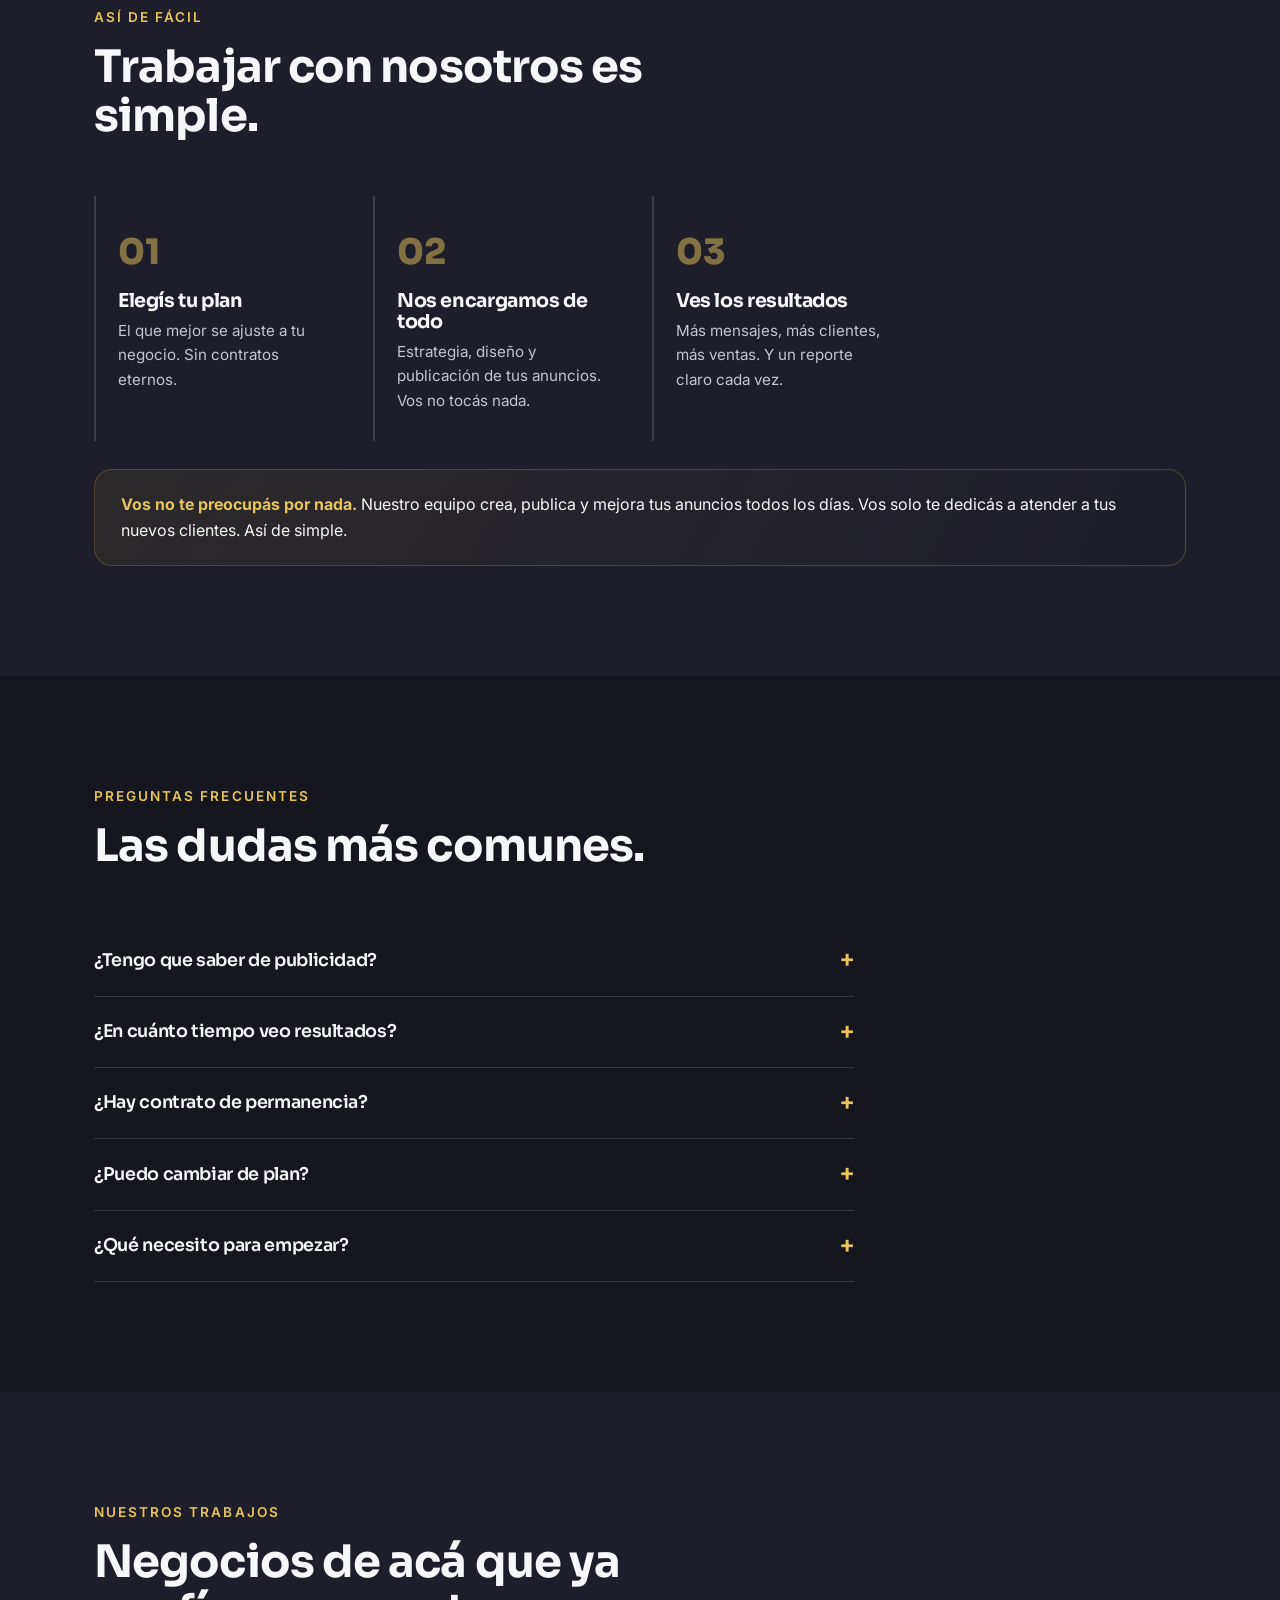
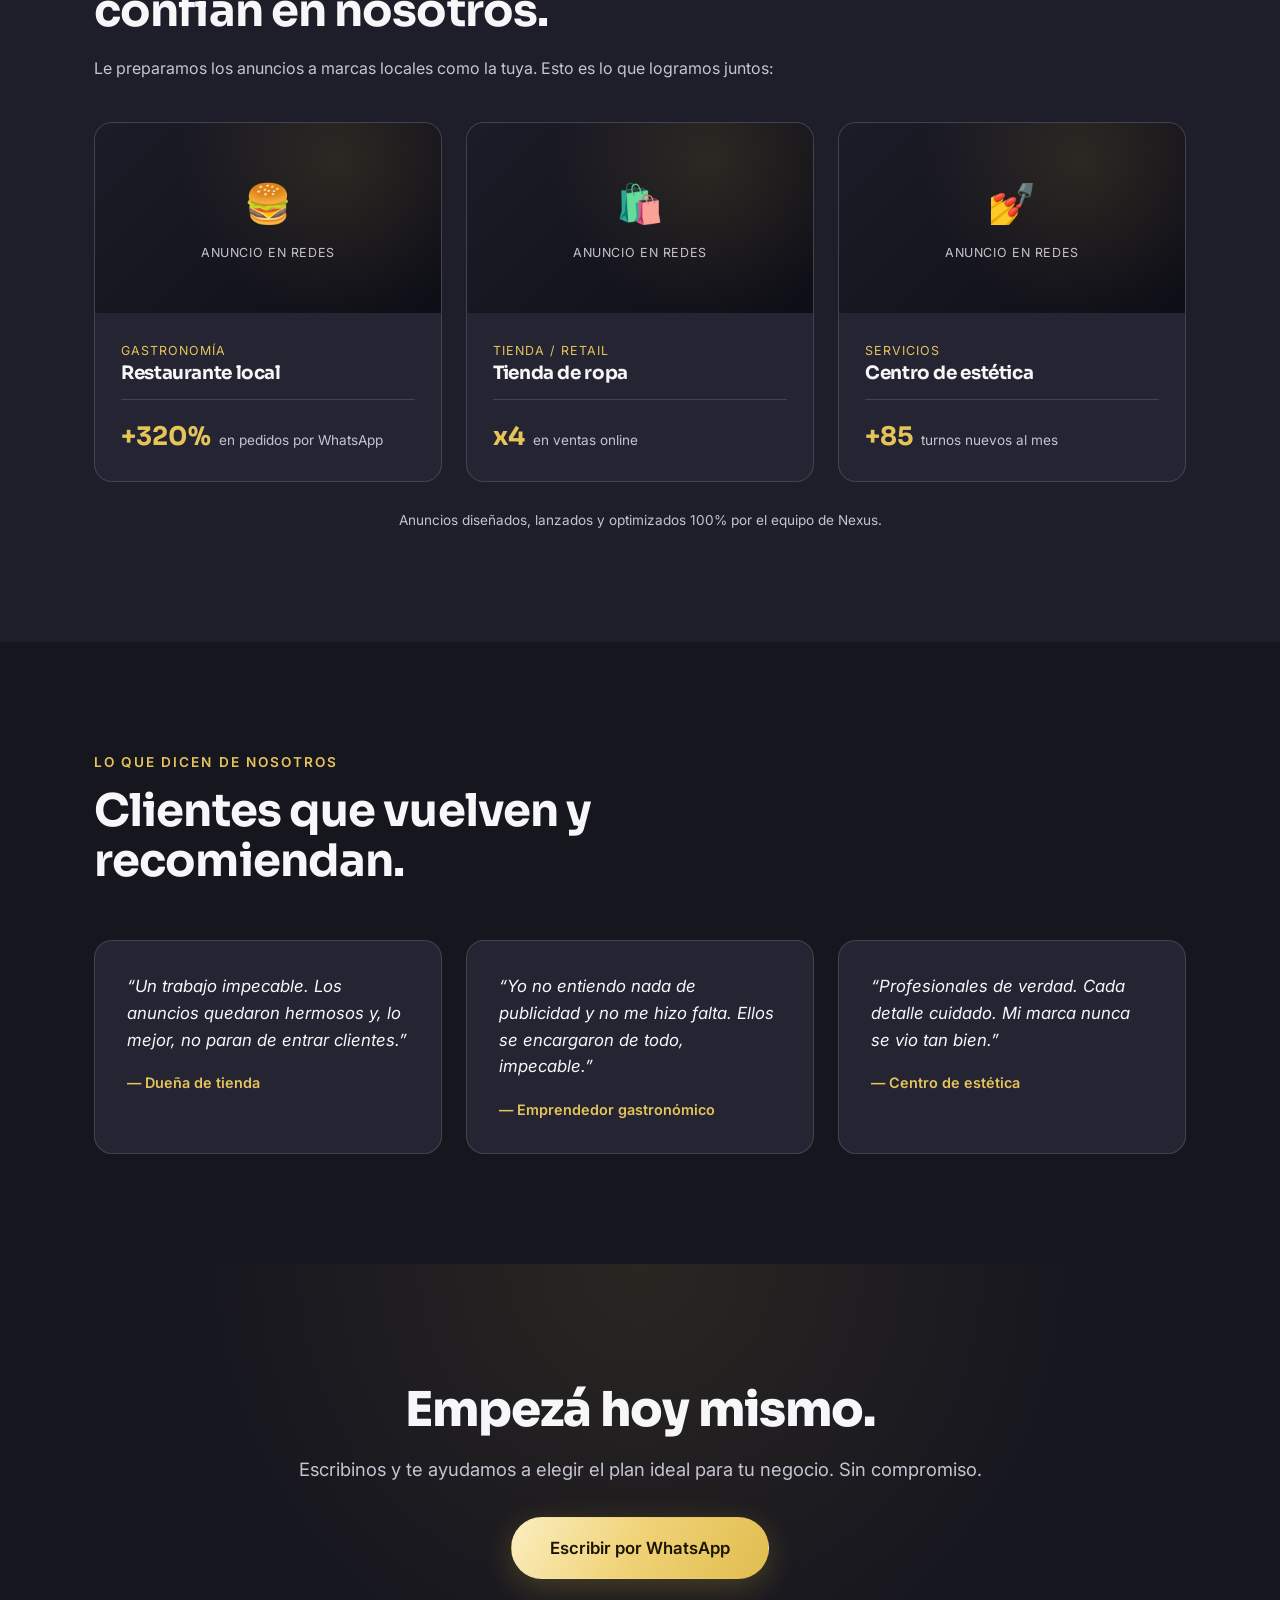
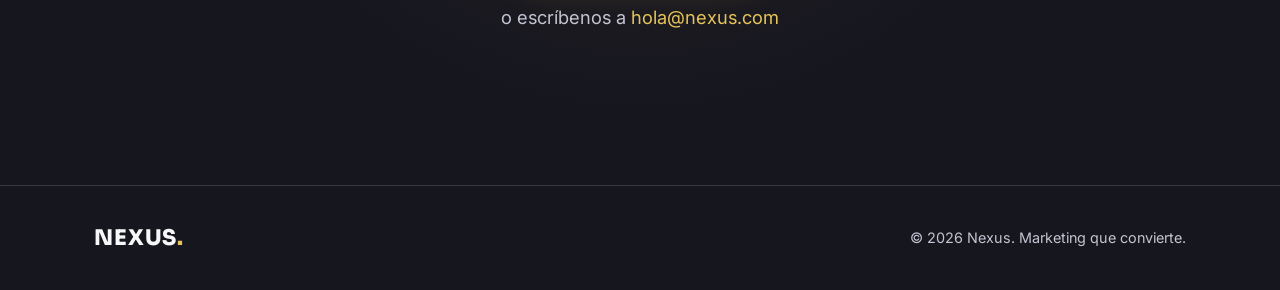
==== commit 55cf8200: "Corrige el dorado que se veia marron quemado El final del degradado (#b8860b) ensuciaba el oro: el t" ====
--- a/planes.html
+++ b/planes.html
@@ -8,7 +8,7 @@
   <link rel="preconnect" href="https://fonts.googleapis.com" />
   <link rel="preconnect" href="https://fonts.gstatic.com" crossorigin />
   <link href="https://fonts.googleapis.com/css2?family=Sora:wght@400;600;700;800&family=Inter:wght@400;500;600&display=swap" rel="stylesheet" />
-  <link rel="stylesheet" href="css/styles.css?v=3" />
+  <link rel="stylesheet" href="css/styles.css?v=4" />
 </head>
 <body>
 
@@ -205,7 +205,7 @@
     </div>
   </footer>
 
-  <script src="js/main.js?v=3"></script>
+  <script src="js/main.js?v=4"></script>
   <script>
     document.querySelectorAll('.faq__item').forEach((item) => {
       item.querySelector('h3').addEventListener('click', () => item.classList.toggle('open'));
--- a/css/styles.css
+++ b/css/styles.css
@@ -6,9 +6,9 @@
   --line:rgba(255,255,255,.14);
   --text:#f7f7fa;
   --muted:#c4c4d2;
-  --gold:#d4af37;
-  --gold-soft:#f0d98c;
-  --grad:linear-gradient(120deg,#f0d98c,#d4af37 55%,#b8860b);
+  --gold:#e6c45a;
+  --gold-soft:#f6e6a8;
+  --grad:linear-gradient(120deg,#fbeec0,#f0d277 48%,#e0bd4e);
   --radius:18px;
   --maxw:1140px;
 }
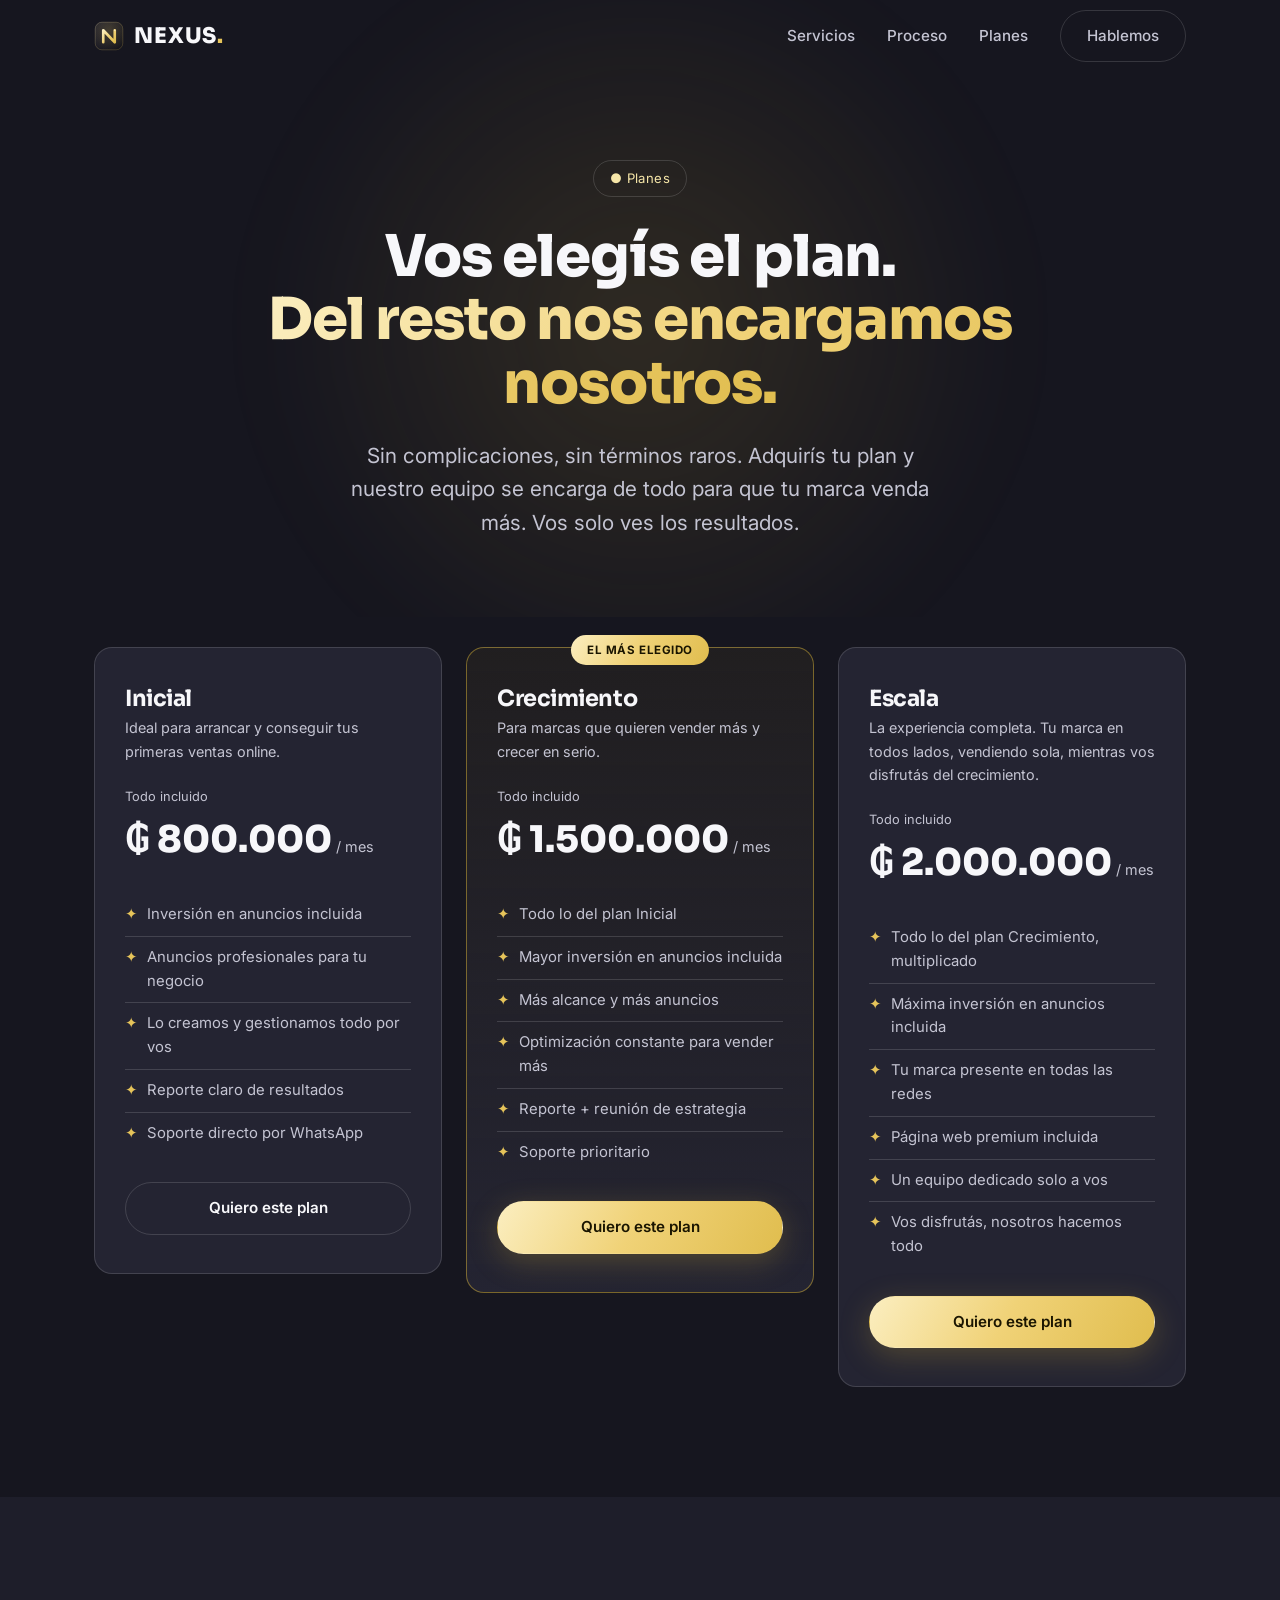
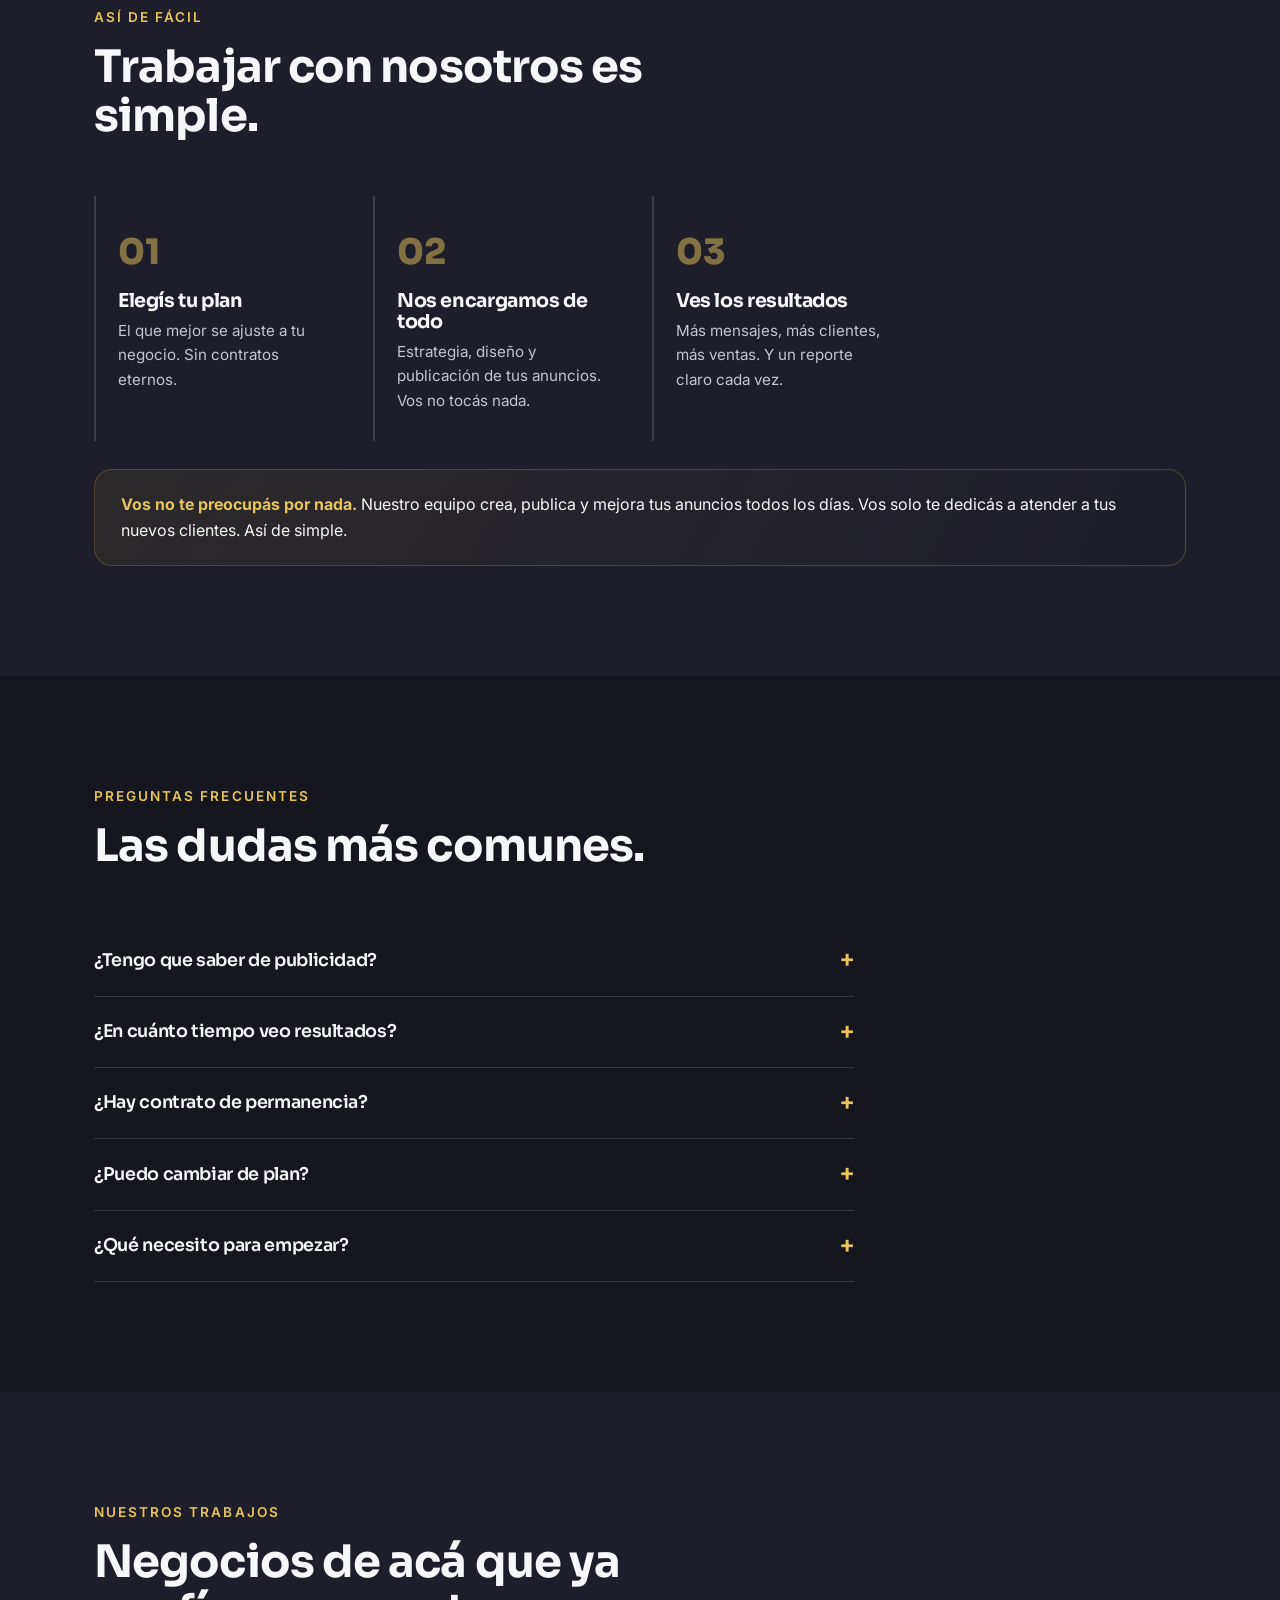
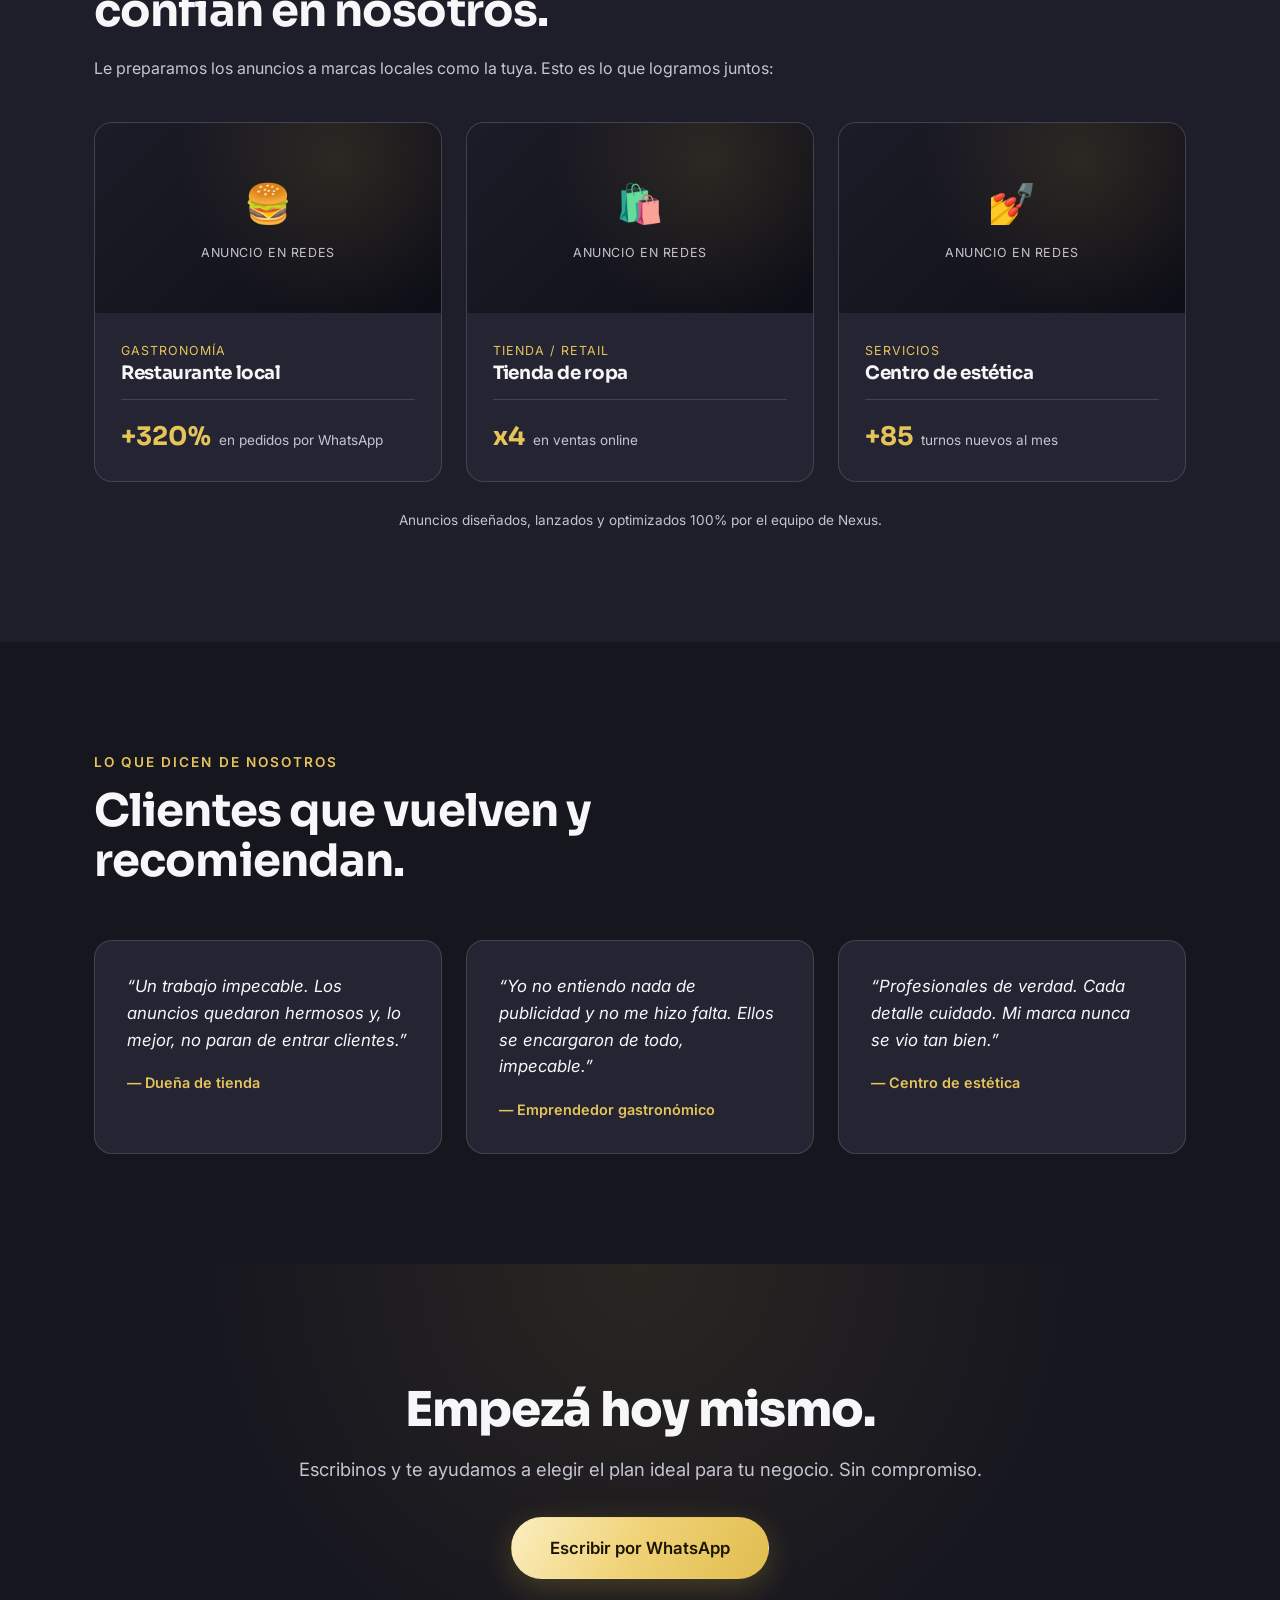
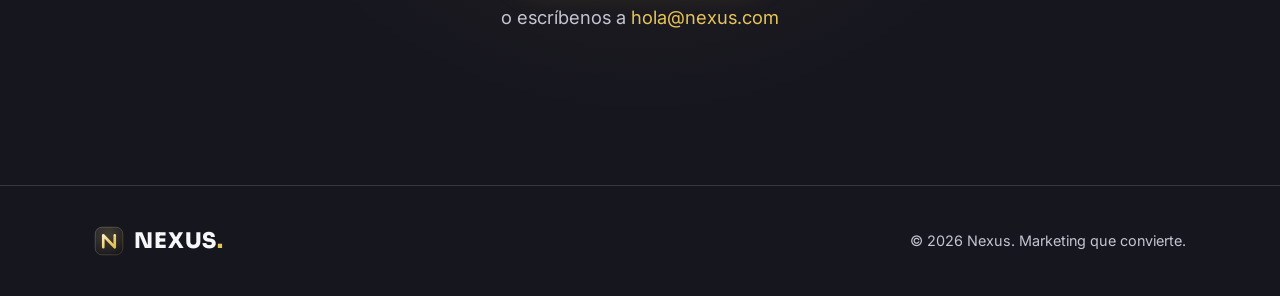
==== commit e6886a80: "Agrega identidad visual: logo, favicon y meta para compartir - Monograma N en oro premium (SVG) en a" ====
--- a/planes.html
+++ b/planes.html
@@ -5,17 +5,26 @@
   <meta name="viewport" content="width=device-width, initial-scale=1.0" />
   <title>Nexus — Planes</title>
   <meta name="description" content="Planes de Nexus. Vos elegís tu plan, nosotros hacemos todo el trabajo y tu marca crece. Simple, claro y con resultados." />
+  <link rel="icon" type="image/svg+xml" href="assets/favicon.svg" />
+  <link rel="apple-touch-icon" href="assets/nexus-mark-512.png" />
+  <meta name="theme-color" content="#16161f" />
+  <meta property="og:type" content="website" />
+  <meta property="og:title" content="Nexus — Planes" />
+  <meta property="og:description" content="Vos elegís tu plan, nosotros hacemos todo el trabajo y tu marca crece. Simple, claro y con resultados." />
+  <meta property="og:image" content="https://felipegazabini24.github.io/Nexus/assets/og.png" />
+  <meta property="og:url" content="https://felipegazabini24.github.io/Nexus/planes.html" />
+  <meta name="twitter:card" content="summary_large_image" />
   <link rel="preconnect" href="https://fonts.googleapis.com" />
   <link rel="preconnect" href="https://fonts.gstatic.com" crossorigin />
   <link href="https://fonts.googleapis.com/css2?family=Sora:wght@400;600;700;800&family=Inter:wght@400;500;600&display=swap" rel="stylesheet" />
-  <link rel="stylesheet" href="css/styles.css?v=4" />
+  <link rel="stylesheet" href="css/styles.css?v=6" />
 </head>
 <body>
 
   <!-- NAV -->
   <header class="nav scrolled" id="nav">
     <div class="container nav__inner">
-      <a href="index.html" class="logo">NEXUS<span>.</span></a>
+      <a href="index.html" class="logo"><img src="assets/nexus-mark.svg" alt="" class="logo__mark" />NEXUS<span>.</span></a>
       <nav class="nav__links">
         <a href="index.html#servicios">Servicios</a>
         <a href="index.html#proceso">Proceso</a>
@@ -200,12 +209,12 @@
   <!-- FOOTER -->
   <footer class="footer">
     <div class="container footer__inner">
-      <span class="logo">NEXUS<span>.</span></span>
+      <span class="logo"><img src="assets/nexus-mark.svg" alt="" class="logo__mark" />NEXUS<span>.</span></span>
       <p>© <span id="year"></span> Nexus. Marketing que convierte.</p>
     </div>
   </footer>
 
-  <script src="js/main.js?v=4"></script>
+  <script src="js/main.js?v=6"></script>
   <script>
     document.querySelectorAll('.faq__item').forEach((item) => {
       item.querySelector('h3').addEventListener('click', () => item.classList.toggle('open'));
--- a/css/styles.css
+++ b/css/styles.css
@@ -35,8 +35,10 @@
   backdrop-filter:blur(0px);border-bottom:1px solid transparent}
 .nav.scrolled{background:rgba(10,10,15,.8);backdrop-filter:blur(14px);border-bottom:1px solid var(--line)}
 .nav__inner{display:flex;align-items:center;justify-content:space-between;height:72px}
-.logo{font-weight:800;font-size:1.35rem;letter-spacing:.04em}
+.logo{font-weight:800;font-size:1.35rem;letter-spacing:.04em;
+  display:inline-flex;align-items:center}
 .logo span{color:var(--gold)}
+.logo__mark{width:30px;height:30px;display:block;flex-shrink:0;margin-right:10px}
 .nav__links{display:flex;align-items:center;gap:32px}
 .nav__links a{color:var(--muted);font-size:.95rem;font-weight:500;transition:.2s}
 .nav__links a:hover{color:var(--text)}
